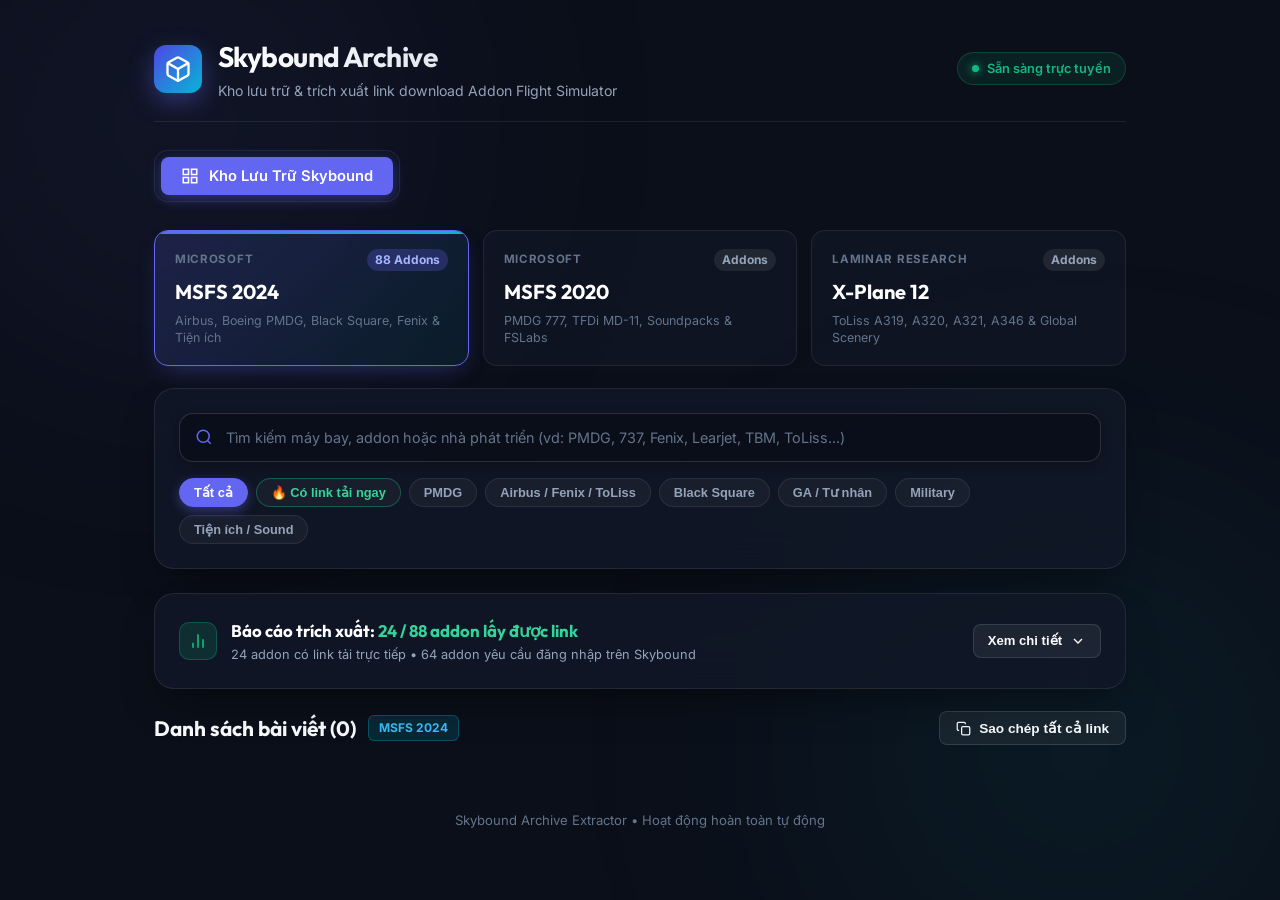
==== public/index.html @ 8a39c98c "Initial commit" ====
<!DOCTYPE html>
<html lang="vi">
<head>
  <meta charset="UTF-8">
  <meta name="viewport" content="width=device-width, initial-scale=1.0">
  <title>Skybound Archive - Kho Addon MSFS 2024, 2020 & X-Plane 12</title>
  <meta name="description" content="Khám phá và tải trực tiếp các addon MSFS 2024, MSFS 2020 và X-Plane 12 từ kho lưu trữ Skybound">
  <link rel="preconnect" href="https://fonts.googleapis.com">
  <link rel="preconnect" href="https://fonts.gstatic.com" crossorigin>
  <link href="https://fonts.googleapis.com/css2?family=Inter:wght@400;500;600;700&family=Outfit:wght@500;600;700;800&display=swap" rel="stylesheet">
  <link rel="stylesheet" href="style.css">
</head>
<body>
  <div class="glow-bg top-left"></div>
  <div class="glow-bg bottom-right"></div>

  <div class="app-container">
    <!-- Header -->
    <header class="app-header">
      <div class="logo-area">
        <div class="logo-icon">
          <svg width="28" height="28" viewBox="0 0 24 24" fill="none" stroke="currentColor" stroke-width="2" stroke-linecap="round" stroke-linejoin="round">
            <path d="M21 16V8a2 2 0 0 0-1-1.73l-7-4a2 2 0 0 0-2 0l-7 4A2 2 0 0 0 3 8v8a2 2 0 0 0 1 1.73l7 4a2 2 0 0 0 2 0l7-4A2 2 0 0 0 21 16z"></path>
            <polyline points="3.27 6.96 12 12.01 20.73 6.96"></polyline>
            <line x1="12" y1="22.08" x2="12" y2="12"></line>
          </svg>
        </div>
        <div>
          <h1 class="app-title">Skybound Archive</h1>
          <p class="app-subtitle">Kho lưu trữ & trích xuất link download Addon Flight Simulator</p>
        </div>
      </div>
      <div class="header-badges">
        <span class="status-pill"><span class="status-dot"></span> Sẵn sàng trực tuyến</span>
      </div>
    </header>

    <!-- Navigation Tabs -->
    <nav class="main-tabs">
      <button id="tabSkybound" class="main-tab-btn active" type="button">
        <svg width="18" height="18" viewBox="0 0 24 24" fill="none" stroke="currentColor" stroke-width="2"><rect x="3" y="3" width="7" height="7"></rect><rect x="14" y="3" width="7" height="7"></rect><rect x="14" y="14" width="7" height="7"></rect><rect x="3" y="14" width="7" height="7"></rect></svg>
        Kho Lưu Trữ Skybound
      </button>
      <button id="tabCustomExtract" class="main-tab-btn" type="button" style="display: none;">
        <svg width="18" height="18" viewBox="0 0 24 24" fill="none" stroke="currentColor" stroke-width="2"><path d="M10 13a5 5 0 0 0 7.54.54l3-3a5 5 0 0 0-7.07-7.07l-1.72 1.71"></path><path d="M14 11a5 5 0 0 0-7.54-.54l-3 3a5 5 0 0 0 7.07 7.07l1.71-1.71"></path></svg>
        Trích xuất link tuỳ ý
      </button>
    </nav>

    <!-- Main Content -->
    <main class="main-content">
      <!-- VIEW 1: SKYBOUND BROWSER -->
      <section id="skyboundView" class="view-section">
        <!-- Simulator Category Cards -->
        <div class="sim-selector-grid">
          <div class="sim-card active" data-sim="msfs-2024">
            <div class="sim-card-header">
              <span class="sim-tag">Microsoft</span>
              <span class="sim-count" id="countMsfs2024">88 Addons</span>
            </div>
            <h3 class="sim-name">MSFS 2024</h3>
            <p class="sim-desc">Airbus, Boeing PMDG, Black Square, Fenix & Tiện ích</p>
          </div>

          <div class="sim-card" data-sim="msfs-2020">
            <div class="sim-card-header">
              <span class="sim-tag">Microsoft</span>
              <span class="sim-count" id="countMsfs2020">Addons</span>
            </div>
            <h3 class="sim-name">MSFS 2020</h3>
            <p class="sim-desc">PMDG 777, TFDi MD-11, Soundpacks & FSLabs</p>
          </div>

          <div class="sim-card" data-sim="xplane-12">
            <div class="sim-card-header">
              <span class="sim-tag">Laminar Research</span>
              <span class="sim-count" id="countXplane12">Addons</span>
            </div>
            <h3 class="sim-name">X-Plane 12</h3>
            <p class="sim-desc">ToLiss A319, A320, A321, A346 & Global Scenery</p>
          </div>
        </div>

        <!-- Search & Filter Controls -->
        <div class="search-filter-card card">
          <div class="search-box-wrapper">
            <svg class="search-icon" width="18" height="18" viewBox="0 0 24 24" fill="none" stroke="currentColor" stroke-width="2">
              <circle cx="11" cy="11" r="8"></circle>
              <line x1="21" y1="21" x2="16.65" y2="16.65"></line>
            </svg>
            <input 
              type="text" 
              id="catalogSearchInput" 
              class="search-input-field" 
              placeholder="Tìm kiếm máy bay, addon hoặc nhà phát triển (vd: PMDG, 737, Fenix, Learjet, TBM, ToLiss...)" 
              spellcheck="false" 
              autocomplete="off"
            />
            <button id="btnClearSearch" class="btn-clear-search hidden" type="button" title="Xoá tìm kiếm">✕</button>
          </div>

          <div id="categoryFilterChips" class="filter-chips">
            <button class="chip active" data-cat="all">Tất cả</button>
            <button class="chip chip-highlight" data-cat="has_links">🔥 Có link tải ngay</button>
            <button class="chip" data-cat="PMDG">PMDG</button>
            <button class="chip" data-cat="Airbus">Airbus / Fenix / ToLiss</button>
            <button class="chip" data-cat="BlackSquare">Black Square</button>
            <button class="chip" data-cat="GA">GA / Tư nhân</button>
            <button class="chip" data-cat="Military">Military</button>
            <button class="chip" data-cat="Utility">Tiện ích / Sound</button>
          </div>
        </div>

        <!-- Extraction Status Report Banner -->
        <div class="report-banner card" id="reportBanner">
          <div class="report-summary" id="reportToggle">
            <div class="report-left">
              <div class="report-icon">
                <svg width="20" height="20" viewBox="0 0 24 24" fill="none" stroke="currentColor" stroke-width="2">
                  <line x1="18" y1="20" x2="18" y2="10"></line>
                  <line x1="12" y1="20" x2="12" y2="4"></line>
                  <line x1="6" y1="20" x2="6" y2="14"></line>
                </svg>
              </div>
              <div>
                <div class="report-headline">
                  Báo cáo trích xuất: <strong id="reportRatio" style="color: #34d399;">24 / 88 addon lấy được link</strong>
                </div>
                <div class="report-sub" id="reportSubtext">
                  24 addon có link tải trực tiếp • 64 addon yêu cầu đăng nhập trên Skybound
                </div>
              </div>
            </div>
            <button class="btn-report-toggle" type="button" id="btnToggleReport">
              <span id="reportToggleText">Xem chi tiết</span>
              <svg class="arrow-icon" id="reportArrow" width="16" height="16" viewBox="0 0 24 24" fill="none" stroke="currentColor" stroke-width="2">
                <polyline points="6 9 12 15 18 9"></polyline>
              </svg>
            </button>
          </div>

          <!-- Collapsible Detail Section -->
          <div class="report-details hidden" id="reportDetails">
            <div class="report-columns">
              <!-- Column 1: Got Links -->
              <div class="report-col col-success">
                <div class="col-header">
                  <span class="col-dot dot-green"></span>
                  <span class="col-title">Lấy được link tải (<span id="countSuccess">0</span>)</span>
                </div>
                <div class="report-items-scroll" id="listSuccess"></div>
              </div>

              <!-- Column 2: Locked / No links -->
              <div class="report-col col-locked">
                <div class="col-header">
                  <span class="col-dot dot-gray"></span>
                  <span class="col-title">Khóa đăng nhập Clerk (<span id="countLocked">0</span>)</span>
                </div>
                <div class="report-items-scroll" id="listLocked"></div>
              </div>
            </div>
          </div>
        </div>

        <!-- Addons Results Header -->
        <div class="results-header-bar">
          <div class="results-info">
            <h2 class="section-title">Danh sách bài viết (<span id="resultsCount">0</span>)</h2>
            <span class="active-sim-badge" id="activeSimLabel">MSFS 2024</span>
          </div>
          <div class="results-actions">
            <button id="btnCopyAllRaw" class="btn-secondary" type="button" title="Sao chép toàn bộ link đang hiển thị">
              <svg width="15" height="15" viewBox="0 0 24 24" fill="none" stroke="currentColor" stroke-width="2"><rect x="9" y="9" width="13" height="13" rx="2" ry="2"></rect><path d="M5 15H4a2 2 0 0 1-2-2V4a2 2 0 0 1 2-2h9a2 2 0 0 1 2 2v1"></path></svg>
              Sao chép tất cả link
            </button>
          </div>
        </div>

        <!-- Cards Grid -->
        <div id="cardsGrid" class="cards-grid">
          <!-- Dynamically populated -->
        </div>
      </section>

      <!-- VIEW 2: CUSTOM SINGLE EXTRACT -->
      <section id="customExtractView" class="view-section hidden">
        <div class="card input-card">
          <h3 style="font-family: 'Outfit', sans-serif; font-size: 1.15rem; margin-bottom: 8px;">Trích xuất link từ snapshot tuỳ ý</h3>
          <p style="font-size: 0.86rem; color: var(--text-muted); margin-bottom: 20px;">Dán bất kỳ liên kết snapshot nào của Skybound từ Wayback Machine để công cụ tự động bóc tách link download và mật khẩu.</p>
          
          <div class="input-wrapper">
            <input type="url" id="singleUrlInput" placeholder="Dán link archive.org (vd: https://web.archive.org/web/.../https://skybound.cx/...)" spellcheck="false" autocomplete="off" />
            <button id="btnExtractSingle" class="btn-primary" type="button">
              <span class="btn-text">Trích xuất ngay</span>
              <svg class="btn-icon" width="18" height="18" viewBox="0 0 24 24" fill="none" stroke="currentColor" stroke-width="2"><path d="M5 12h14M12 5l7 7-7 7"/></svg>
            </button>
          </div>

          <div class="presets-row">
            <span class="presets-label">Mẫu thử nhanh:</span>
            <button type="button" class="preset-pill" data-url="https://web.archive.org/web/20260719040927/https://skybound.cx/msfs-2024/flysimware-learjet-35a">
              ✈️ Learjet 35A (Modsfire)
            </button>
            <button type="button" class="preset-pill" data-url="https://web.archive.org/web/20260806012023mp_/https://skybound.cx/msfs-2024/fenix-a32x">
              ✈️ Fenix A32X (Pastebin)
            </button>
          </div>
        </div>
      </section>

      <!-- Loading Indicator -->
      <div id="loadingIndicator" class="loading-box hidden">
        <div class="spinner"></div>
        <p id="loadingText">Đang tải dữ liệu...</p>
      </div>
    </main>

    <!-- Footer -->
    <footer class="app-footer">
      <p>Skybound Archive Extractor • Hoạt động hoàn toàn tự động</p>
    </footer>
  </div>

  <!-- Toast Notification -->
  <div id="toast" class="toast hidden">
    <svg width="18" height="18" viewBox="0 0 24 24" fill="none" stroke="currentColor" stroke-width="2"><path d="M22 11.08V12a10 10 0 1 1-5.93-9.14"></path><polyline points="22 4 12 14.01 9 11.01"></polyline></svg>
    <span id="toastMsg">Đã sao chép vào clipboard!</span>
  </div>

  <script src="app.js"></script>
</body>
</html>
---- public/style.css ----
:root {
  --bg-dark: #0b0f19;
  --bg-card: rgba(18, 24, 40, 0.75);
  --bg-card-hover: rgba(24, 32, 54, 0.85);
  --border-color: rgba(255, 255, 255, 0.08);
  --border-accent: rgba(99, 102, 241, 0.35);

  --primary: #6366f1;
  --primary-hover: #4f46e5;
  --primary-glow: rgba(99, 102, 241, 0.4);
  --cyan: #06b6d4;
  --cyan-glow: rgba(6, 182, 212, 0.35);
  --emerald: #10b981;
  --emerald-glow: rgba(16, 185, 129, 0.3);

  --text-main: #f8fafc;
  --text-muted: #94a3b8;
  --text-sub: #64748b;

  --radius-sm: 8px;
  --radius-md: 14px;
  --radius-lg: 20px;

  --transition: all 0.22s cubic-bezier(0.16, 1, 0.3, 1);
}

* {
  box-sizing: border-box;
  margin: 0;
  padding: 0;
}

body {
  font-family: 'Inter', sans-serif;
  background-color: var(--bg-dark);
  color: var(--text-main);
  min-height: 100vh;
  position: relative;
  overflow-x: hidden;
  line-height: 1.5;
}

/* Background Ambient Glows */
.glow-bg {
  position: fixed;
  border-radius: 50%;
  filter: blur(140px);
  pointer-events: none;
  z-index: 0;
  opacity: 0.5;
}

.glow-bg.top-left {
  top: -150px;
  left: -100px;
  width: 550px;
  height: 550px;
  background: radial-gradient(circle, var(--primary-glow) 0%, transparent 70%);
}

.glow-bg.bottom-right {
  bottom: -150px;
  right: -100px;
  width: 600px;
  height: 600px;
  background: radial-gradient(circle, var(--cyan-glow) 0%, transparent 70%);
}

/* Container */
.app-container {
  position: relative;
  z-index: 1;
  max-width: 1020px;
  margin: 0 auto;
  padding: 36px 24px 60px;
  display: flex;
  flex-direction: column;
  gap: 28px;
}

/* Header */
.app-header {
  display: flex;
  justify-content: space-between;
  align-items: center;
  padding-bottom: 20px;
  border-bottom: 1px solid var(--border-color);
}

.logo-area {
  display: flex;
  align-items: center;
  gap: 16px;
}

.logo-icon {
  width: 48px;
  height: 48px;
  border-radius: 12px;
  background: linear-gradient(135deg, #4f46e5 0%, #06b6d4 100%);
  display: flex;
  align-items: center;
  justify-content: center;
  color: #fff;
  box-shadow: 0 8px 24px var(--primary-glow);
}

.app-title {
  font-family: 'Outfit', sans-serif;
  font-size: 1.75rem;
  font-weight: 700;
  letter-spacing: -0.02em;
  background: linear-gradient(90deg, #ffffff 0%, #cbd5e1 100%);
  -webkit-background-clip: text;
  -webkit-text-fill-color: transparent;
}

.app-subtitle {
  font-size: 0.88rem;
  color: var(--text-muted);
  margin-top: 2px;
}

.status-pill {
  display: inline-flex;
  align-items: center;
  gap: 8px;
  font-size: 0.8rem;
  font-weight: 600;
  color: var(--emerald);
  background: rgba(16, 185, 129, 0.1);
  border: 1px solid rgba(16, 185, 129, 0.25);
  padding: 6px 14px;
  border-radius: 20px;
}

.status-dot {
  width: 7px;
  height: 7px;
  background-color: var(--emerald);
  border-radius: 50%;
  box-shadow: 0 0 8px var(--emerald);
  animation: pulse 2s infinite;
}

@keyframes pulse {
  0%, 100% { opacity: 1; transform: scale(1); }
  50% { opacity: 0.4; transform: scale(0.85); }
}

/* Main Navigation Tabs */
.main-tabs {
  display: flex;
  gap: 12px;
  background: rgba(15, 23, 42, 0.6);
  border: 1px solid var(--border-color);
  padding: 6px;
  border-radius: var(--radius-md);
  width: fit-content;
}

.main-tab-btn {
  display: inline-flex;
  align-items: center;
  gap: 10px;
  background: transparent;
  border: none;
  color: var(--text-muted);
  font-family: inherit;
  font-size: 0.92rem;
  font-weight: 600;
  padding: 10px 20px;
  border-radius: var(--radius-sm);
  cursor: pointer;
  transition: var(--transition);
}

.main-tab-btn:hover {
  color: #fff;
  background: rgba(255, 255, 255, 0.05);
}

.main-tab-btn.active {
  background: var(--primary);
  color: #fff;
  box-shadow: 0 4px 14px var(--primary-glow);
}

/* Simulator Selector Cards */
.sim-selector-grid {
  display: grid;
  grid-template-columns: repeat(3, 1fr);
  gap: 14px;
  margin-bottom: 22px;
}

.sim-card {
  background: rgba(18, 24, 40, 0.6);
  border: 1px solid var(--border-color);
  border-radius: var(--radius-md);
  padding: 18px 20px;
  cursor: pointer;
  display: flex;
  flex-direction: column;
  gap: 6px;
  transition: var(--transition);
  position: relative;
  overflow: hidden;
}

.sim-card::before {
  content: '';
  position: absolute;
  top: 0;
  left: 0;
  right: 0;
  height: 3px;
  background: transparent;
  transition: var(--transition);
}

.sim-card:hover {
  background: rgba(24, 32, 54, 0.85);
  border-color: rgba(99, 102, 241, 0.35);
  transform: translateY(-2px);
}

.sim-card.active {
  background: linear-gradient(135deg, rgba(99, 102, 241, 0.18) 0%, rgba(6, 182, 212, 0.08) 100%);
  border-color: var(--primary);
  box-shadow: 0 10px 25px -10px var(--primary-glow);
}

.sim-card.active::before {
  background: linear-gradient(90deg, var(--primary) 0%, var(--cyan) 100%);
}

.sim-card-header {
  display: flex;
  justify-content: space-between;
  align-items: center;
}

.sim-tag {
  font-size: 0.72rem;
  font-weight: 700;
  text-transform: uppercase;
  letter-spacing: 0.06em;
  color: var(--text-sub);
}

.sim-count {
  font-size: 0.75rem;
  font-weight: 700;
  padding: 2px 8px;
  border-radius: 12px;
  background: rgba(255, 255, 255, 0.08);
  color: var(--text-muted);
}

.sim-card.active .sim-count {
  background: rgba(99, 102, 241, 0.25);
  color: #a5b4fc;
}

.sim-name {
  font-family: 'Outfit', sans-serif;
  font-size: 1.25rem;
  font-weight: 700;
  color: #fff;
}

.sim-desc {
  font-size: 0.78rem;
  color: var(--text-sub);
  line-height: 1.35;
}

/* Search and Filter Card */
.search-filter-card {
  margin-bottom: 24px;
  display: flex;
  flex-direction: column;
  gap: 16px;
  border: 1px solid var(--border-accent);
}

.search-box-wrapper {
  position: relative;
  width: 100%;
  display: flex;
  align-items: center;
}

.search-icon {
  position: absolute;
  left: 16px;
  color: var(--primary);
  pointer-events: none;
}

.search-input-field {
  width: 100%;
  background: rgba(11, 15, 25, 0.85) !important;
  border: 1px solid rgba(255, 255, 255, 0.14) !important;
  border-radius: var(--radius-md) !important;
  padding: 14px 44px 14px 46px !important;
  font-family: inherit !important;
  font-size: 0.95rem !important;
  color: #ffffff !important;
  outline: none !important;
  box-shadow: 0 4px 12px rgba(0, 0, 0, 0.25) !important;
  transition: var(--transition) !important;
}

.search-input-field:focus {
  border-color: var(--primary) !important;
  box-shadow: 0 0 0 3px var(--primary-glow), 0 8px 20px rgba(0, 0, 0, 0.35) !important;
}

.search-input-field::placeholder {
  color: #64748b;
  font-size: 0.9rem;
}

.btn-clear-search {
  position: absolute;
  right: 14px;
  background: rgba(255, 255, 255, 0.1);
  border: none;
  color: var(--text-muted);
  width: 24px;
  height: 24px;
  border-radius: 50%;
  cursor: pointer;
  display: flex;
  align-items: center;
  justify-content: center;
  font-size: 0.75rem;
  transition: var(--transition);
}

.btn-clear-search:hover {
  background: rgba(255, 255, 255, 0.2);
  color: #fff;
}

/* Filter Chips */
.filter-chips {
  display: flex;
  flex-wrap: wrap;
  gap: 8px;
}

.chip {
  background: rgba(255, 255, 255, 0.04);
  border: 1px solid rgba(255, 255, 255, 0.08);
  color: var(--text-muted);
  font-size: 0.8rem;
  font-weight: 600;
  padding: 6px 14px;
  border-radius: 20px;
  cursor: pointer;
  transition: var(--transition);
}

.chip:hover {
  background: rgba(255, 255, 255, 0.09);
  color: #fff;
  border-color: rgba(255, 255, 255, 0.2);
}

.chip.active {
  background: var(--primary);
  color: #fff;
  border-color: var(--primary);
  box-shadow: 0 4px 12px var(--primary-glow);
}

.chip.chip-highlight {
  border-color: rgba(16, 185, 129, 0.4);
  color: #34d399;
}

.chip.chip-highlight.active {
  background: var(--emerald);
  border-color: var(--emerald);
  color: #fff;
  box-shadow: 0 4px 12px var(--emerald-glow);
}

/* Extraction Status Report Banner */
.report-banner {
  margin-bottom: 22px;
  background: linear-gradient(135deg, rgba(16, 185, 129, 0.08) 0%, rgba(18, 24, 40, 0.75) 100%);
  border: 1px solid rgba(16, 185, 129, 0.25);
  padding: 16px 20px;
}

.report-summary {
  display: flex;
  justify-content: space-between;
  align-items: center;
  cursor: pointer;
}

.report-left {
  display: flex;
  align-items: center;
  gap: 14px;
}

.report-icon {
  width: 38px;
  height: 38px;
  border-radius: 10px;
  background: rgba(16, 185, 129, 0.15);
  border: 1px solid rgba(16, 185, 129, 0.3);
  display: flex;
  align-items: center;
  justify-content: center;
  color: var(--emerald);
  flex-shrink: 0;
}

.report-headline {
  font-family: 'Outfit', sans-serif;
  font-size: 1.05rem;
  font-weight: 700;
  color: #fff;
}

.report-sub {
  font-size: 0.8rem;
  color: var(--text-muted);
  margin-top: 2px;
}

.btn-report-toggle {
  display: inline-flex;
  align-items: center;
  gap: 8px;
  background: rgba(255, 255, 255, 0.06);
  border: 1px solid rgba(255, 255, 255, 0.12);
  color: var(--text-main);
  padding: 8px 14px;
  border-radius: var(--radius-sm);
  font-size: 0.82rem;
  font-weight: 600;
  cursor: pointer;
  transition: var(--transition);
  flex-shrink: 0;
}

.btn-report-toggle:hover {
  background: rgba(255, 255, 255, 0.12);
  border-color: rgba(255, 255, 255, 0.25);
}

.arrow-icon {
  transition: transform 0.25s ease;
}

.arrow-icon.rotated {
  transform: rotate(180deg);
}

/* Collapsible Detail Section */
.report-details {
  margin-top: 16px;
  padding-top: 16px;
  border-top: 1px solid rgba(255, 255, 255, 0.08);
  animation: fadeIn 0.25s ease;
}

@keyframes fadeIn {
  from { opacity: 0; transform: translateY(-6px); }
  to { opacity: 1; transform: translateY(0); }
}

.report-columns {
  display: grid;
  grid-template-columns: minmax(0, 1fr) minmax(0, 1fr);
  gap: 16px;
  width: 100%;
  box-sizing: border-box;
}

.report-col {
  background: rgba(11, 15, 25, 0.6);
  border: 1px solid rgba(255, 255, 255, 0.06);
  border-radius: var(--radius-md);
  padding: 14px;
  min-width: 0;
  overflow: hidden;
  box-sizing: border-box;
}

.col-header {
  display: flex;
  align-items: center;
  gap: 8px;
  margin-bottom: 12px;
  padding-bottom: 8px;
  border-bottom: 1px solid rgba(255, 255, 255, 0.06);
  min-width: 0;
}

.col-dot {
  width: 8px;
  height: 8px;
  border-radius: 50%;
  flex-shrink: 0;
}

.col-dot.dot-green {
  background: var(--emerald);
  box-shadow: 0 0 8px var(--emerald);
}

.col-dot.dot-gray {
  background: #64748b;
}

.col-title {
  font-family: 'Outfit', sans-serif;
  font-size: 0.9rem;
  font-weight: 700;
  color: #fff;
  white-space: nowrap;
  overflow: hidden;
  text-overflow: ellipsis;
  min-width: 0;
}

.report-items-scroll {
  max-height: 280px;
  overflow-y: auto;
  overflow-x: hidden;
  display: flex;
  flex-direction: column;
  gap: 6px;
  padding-right: 4px;
  min-width: 0;
}

.report-items-scroll::-webkit-scrollbar {
  width: 5px;
}

.report-items-scroll::-webkit-scrollbar-thumb {
  background: rgba(255, 255, 255, 0.15);
  border-radius: 4px;
}

.report-item-row {
  display: flex;
  justify-content: space-between;
  align-items: center;
  padding: 8px 10px;
  border-radius: 6px;
  background: rgba(255, 255, 255, 0.02);
  border: 1px solid rgba(255, 255, 255, 0.03);
  font-size: 0.82rem;
  transition: var(--transition);
  cursor: pointer;
  min-width: 0;
  width: 100%;
  box-sizing: border-box;
  gap: 8px;
}

.report-item-row:hover {
  background: rgba(255, 255, 255, 0.06);
  border-color: rgba(99, 102, 241, 0.3);
}

.report-item-name {
  color: var(--text-main);
  font-weight: 500;
  white-space: nowrap;
  overflow: hidden;
  text-overflow: ellipsis;
  flex: 1 1 0%;
  min-width: 0;
}

.report-item-badge {
  font-size: 0.72rem;
  font-weight: 600;
  padding: 2px 7px;
  border-radius: 4px;
  white-space: nowrap;
  flex-shrink: 0;
}

.badge-success {
  background: rgba(16, 185, 129, 0.15);
  color: #34d399;
}

.badge-locked {
  background: rgba(239, 68, 68, 0.1);
  color: #f87171;
}

@media (max-width: 860px) {
  .report-columns {
    grid-template-columns: 1fr;
  }
}

@media (max-width: 640px) {
  .report-columns {
    grid-template-columns: 1fr;
  }
  .report-summary {
    flex-direction: column;
    align-items: flex-start;
    gap: 12px;
  }
  .btn-report-toggle {
    width: 100%;
    justify-content: center;
  }
}

/* Results Header Bar */
.results-header-bar {
  display: flex;
  justify-content: space-between;
  align-items: center;
  margin-bottom: 18px;
}

.results-info {
  display: flex;
  align-items: center;
  gap: 12px;
}

.section-title {
  font-family: 'Outfit', sans-serif;
  font-size: 1.3rem;
  font-weight: 700;
}

.active-sim-badge {
  font-size: 0.75rem;
  font-weight: 700;
  padding: 3px 10px;
  border-radius: 6px;
  background: rgba(6, 182, 212, 0.15);
  color: #38bdf8;
  border: 1px solid rgba(6, 182, 212, 0.3);
}

.btn-secondary {
  display: inline-flex;
  align-items: center;
  gap: 8px;
  background: rgba(255, 255, 255, 0.06);
  border: 1px solid rgba(255, 255, 255, 0.12);
  color: var(--text-main);
  padding: 8px 16px;
  border-radius: var(--radius-sm);
  font-size: 0.85rem;
  font-weight: 600;
  cursor: pointer;
  transition: var(--transition);
}

.btn-secondary:hover {
  background: rgba(255, 255, 255, 0.14);
  border-color: rgba(255, 255, 255, 0.25);
}

/* Cards Grid */
.cards-grid {
  display: flex;
  flex-direction: column;
  gap: 16px;
}

.addon-card {
  background: var(--bg-card);
  border: 1px solid var(--border-color);
  border-radius: var(--radius-lg);
  overflow: hidden;
  box-shadow: 0 16px 36px -12px rgba(0, 0, 0, 0.6);
  transition: var(--transition);
}

.addon-card:hover {
  border-color: var(--border-accent);
}

/* Cover Image Banner */
.addon-cover-wrapper {
  position: relative;
  width: 100%;
  height: 230px;
  background: rgba(0, 0, 0, 0.4);
  overflow: hidden;
  border-bottom: 1px solid var(--border-color);
}

.addon-cover-img {
  width: 100%;
  height: 100%;
  object-fit: cover;
  object-position: center;
  display: block;
  transition: transform 0.4s cubic-bezier(0.16, 1, 0.3, 1);
}

.addon-card:hover .addon-cover-img {
  transform: scale(1.03);
}

.addon-cover-overlay {
  position: absolute;
  inset: 0;
  background: linear-gradient(to bottom, rgba(15, 23, 42, 0.1) 0%, rgba(15, 23, 42, 0.75) 100%);
  pointer-events: none;
}

/* Article Section inside Card */
.addon-article-box {
  background: rgba(255, 255, 255, 0.02);
  border: 1px solid rgba(255, 255, 255, 0.05);
  border-radius: var(--radius-md);
  padding: 14px 18px;
  margin-bottom: 4px;
}

.addon-excerpt {
  font-size: 0.88rem;
  line-height: 1.55;
  color: #cbd5e1;
  margin-bottom: 10px;
}

.btn-toggle-article {
  display: inline-flex;
  align-items: center;
  gap: 8px;
  background: rgba(99, 102, 241, 0.12);
  border: 1px solid rgba(99, 102, 241, 0.28);
  color: #a5b4fc;
  padding: 7px 14px;
  border-radius: var(--radius-sm);
  font-size: 0.82rem;
  font-weight: 600;
  cursor: pointer;
  transition: var(--transition);
}

.btn-toggle-article:hover {
  background: rgba(99, 102, 241, 0.22);
  border-color: rgba(99, 102, 241, 0.5);
  color: #fff;
  transform: translateY(-1px);
}

.article-arrow {
  transition: transform 0.25s ease;
}

.article-arrow.rotated {
  transform: rotate(180deg);
}

.article-full-content {
  display: none;
  flex-direction: column;
  gap: 14px;
  margin-top: 14px;
  padding-top: 14px;
  border-top: 1px solid rgba(255, 255, 255, 0.08);
  animation: fadeIn 0.25s ease;
}

.article-full-content.open {
  display: flex;
}

.addon-paragraph {
  font-size: 0.86rem;
  color: #94a3b8;
  line-height: 1.6;
}

.addon-features-box {
  background: rgba(0, 0, 0, 0.3);
  border: 1px solid rgba(255, 255, 255, 0.07);
  border-radius: var(--radius-sm);
  padding: 14px 16px;
}

.features-title {
  font-family: 'Outfit', sans-serif;
  font-size: 0.85rem;
  font-weight: 700;
  color: #38bdf8;
  text-transform: uppercase;
  letter-spacing: 0.05em;
  margin-bottom: 10px;
  display: flex;
  align-items: center;
  gap: 6px;
}

.features-grid {
  display: grid;
  grid-template-columns: repeat(auto-fit, minmax(280px, 1fr));
  gap: 8px 16px;
}

.feature-item {
  display: flex;
  align-items: flex-start;
  gap: 8px;
  font-size: 0.82rem;
  color: #e2e8f0;
  line-height: 1.45;
}

.feature-check {
  color: #34d399;
  font-weight: bold;
  font-size: 0.85rem;
  flex-shrink: 0;
  margin-top: 1px;
}

.addon-changelog-box {
  background: rgba(245, 158, 11, 0.08);
  border: 1px solid rgba(245, 158, 11, 0.2);
  border-radius: var(--radius-sm);
  padding: 10px 14px;
  font-size: 0.82rem;
  color: #fde68a;
  line-height: 1.5;
}

.changelog-title {
  font-weight: 700;
  margin-bottom: 4px;
  display: flex;
  align-items: center;
  gap: 6px;
}

.addon-card-header {
  padding: 18px 24px;
  background: linear-gradient(90deg, rgba(99, 102, 241, 0.12) 0%, transparent 100%);
  border-bottom: 1px solid var(--border-color);
  display: flex;
  justify-content: space-between;
  align-items: flex-start;
  gap: 16px;
}

.addon-title {
  font-family: 'Outfit', sans-serif;
  font-size: 1.18rem;
  font-weight: 700;
  color: #fff;
  line-height: 1.3;
}

.addon-meta {
  display: flex;
  gap: 8px;
  margin-top: 6px;
  align-items: center;
  flex-wrap: wrap;
}

.badge {
  font-size: 0.75rem;
  font-weight: 700;
  text-transform: uppercase;
  letter-spacing: 0.05em;
  padding: 3px 8px;
  border-radius: 6px;
  background: rgba(255, 255, 255, 0.08);
  color: var(--text-muted);
}

.badge.badge-sim {
  background: rgba(6, 182, 212, 0.15);
  color: #38bdf8;
  border: 1px solid rgba(6, 182, 212, 0.3);
}

/* Password Box */
.password-box {
  display: flex;
  align-items: center;
  gap: 8px;
  background: rgba(0, 0, 0, 0.4);
  border: 1px solid rgba(255, 255, 255, 0.1);
  padding: 6px 12px;
  border-radius: var(--radius-sm);
  font-size: 0.82rem;
  flex-shrink: 0;
}

.password-label {
  color: var(--text-sub);
  font-size: 0.75rem;
  text-transform: uppercase;
  font-weight: 600;
}

.password-value {
  font-family: monospace;
  color: #f59e0b;
  font-weight: 600;
}

.btn-icon-copy {
  background: transparent;
  border: none;
  color: var(--text-muted);
  cursor: pointer;
  display: flex;
  align-items: center;
  padding: 2px;
  border-radius: 4px;
  transition: var(--transition);
}

.btn-icon-copy:hover {
  color: #fff;
  background: rgba(255, 255, 255, 0.1);
}

/* Card Body */
.addon-card-body {
  padding: 20px 24px;
  display: flex;
  flex-direction: column;
  gap: 16px;
}

.versions-title {
  font-size: 0.82rem;
  text-transform: uppercase;
  letter-spacing: 0.06em;
  font-weight: 700;
  color: var(--text-sub);
}

.versions-list {
  display: flex;
  flex-direction: column;
  gap: 10px;
}

.version-item {
  display: flex;
  justify-content: space-between;
  align-items: center;
  padding: 12px 16px;
  background: rgba(255, 255, 255, 0.03);
  border: 1px solid rgba(255, 255, 255, 0.06);
  border-radius: var(--radius-md);
  transition: var(--transition);
}

.version-item:hover {
  background: rgba(255, 255, 255, 0.05);
  border-color: rgba(255, 255, 255, 0.12);
}

.version-info {
  display: flex;
  align-items: center;
  gap: 12px;
  min-width: 0;
}

.version-badge {
  font-family: 'Outfit', sans-serif;
  font-weight: 700;
  font-size: 0.88rem;
  color: #fff;
  background: rgba(99, 102, 241, 0.2);
  border: 1px solid rgba(99, 102, 241, 0.4);
  padding: 4px 10px;
  border-radius: 6px;
  white-space: nowrap;
}

.version-host {
  font-size: 0.82rem;
  color: var(--text-muted);
  white-space: nowrap;
  overflow: hidden;
  text-overflow: ellipsis;
}

.version-buttons {
  display: flex;
  align-items: center;
  gap: 8px;
  flex-shrink: 0;
}

.btn-action {
  display: inline-flex;
  align-items: center;
  gap: 6px;
  padding: 7px 14px;
  border-radius: var(--radius-sm);
  font-size: 0.82rem;
  font-weight: 600;
  cursor: pointer;
  text-decoration: none;
  transition: var(--transition);
}

.btn-copy {
  background: rgba(255, 255, 255, 0.06);
  border: 1px solid rgba(255, 255, 255, 0.1);
  color: var(--text-main);
}

.btn-copy:hover {
  background: rgba(255, 255, 255, 0.14);
  border-color: rgba(255, 255, 255, 0.25);
}

.btn-open {
  background: var(--primary);
  color: #fff;
  border: none;
}

.btn-open:hover {
  background: var(--primary-hover);
  box-shadow: 0 4px 12px var(--primary-glow);
}

/* Extra Links */
.extra-section {
  padding-top: 12px;
  border-top: 1px solid var(--border-color);
}

.extra-title {
  font-size: 0.78rem;
  text-transform: uppercase;
  letter-spacing: 0.06em;
  font-weight: 700;
  color: var(--text-sub);
  margin-bottom: 8px;
}

.extra-links-list {
  display: flex;
  flex-wrap: wrap;
  gap: 8px;
}

.extra-link-pill {
  display: inline-flex;
  align-items: center;
  gap: 6px;
  background: rgba(6, 182, 212, 0.08);
  border: 1px solid rgba(6, 182, 212, 0.2);
  color: #38bdf8;
  padding: 6px 12px;
  border-radius: 8px;
  font-size: 0.8rem;
  font-weight: 500;
  text-decoration: none;
  transition: var(--transition);
}

.extra-link-pill:hover {
  background: rgba(6, 182, 212, 0.18);
  border-color: #38bdf8;
  transform: translateY(-1px);
}

/* Card General */
.card {
  background: var(--bg-card);
  border: 1px solid var(--border-color);
  backdrop-filter: blur(20px);
  -webkit-backdrop-filter: blur(20px);
  border-radius: var(--radius-lg);
  padding: 24px;
  box-shadow: 0 20px 40px -15px rgba(0, 0, 0, 0.5);
  transition: var(--transition);
}

.input-card {
  border: 1px solid var(--border-accent);
}

.input-wrapper {
  display: flex;
  gap: 12px;
  margin-bottom: 16px;
}

input[type="url"] {
  width: 100%;
  background: rgba(11, 15, 25, 0.8);
  border: 1px solid rgba(255, 255, 255, 0.12);
  border-radius: var(--radius-md);
  padding: 14px 18px;
  font-family: inherit;
  font-size: 0.95rem;
  color: #fff;
  outline: none;
  transition: var(--transition);
}

input[type="url"]:focus {
  border-color: var(--primary);
  box-shadow: 0 0 0 3px var(--primary-glow);
}

.btn-primary {
  display: inline-flex;
  align-items: center;
  justify-content: center;
  gap: 10px;
  background: linear-gradient(135deg, var(--primary) 0%, #4338ca 100%);
  color: #fff;
  font-family: inherit;
  font-weight: 600;
  font-size: 0.92rem;
  padding: 14px 24px;
  border-radius: var(--radius-md);
  border: none;
  cursor: pointer;
  white-space: nowrap;
  box-shadow: 0 8px 20px var(--primary-glow);
  transition: var(--transition);
}

.btn-primary:hover {
  background: linear-gradient(135deg, #7073f8 0%, #4f46e5 100%);
  transform: translateY(-2px);
  box-shadow: 0 12px 26px var(--primary-glow);
}

/* Presets */
.presets-row {
  display: flex;
  align-items: center;
  gap: 10px;
  flex-wrap: wrap;
}

.presets-label {
  font-size: 0.82rem;
  color: var(--text-sub);
}

.preset-pill {
  background: rgba(255, 255, 255, 0.05);
  border: 1px solid rgba(255, 255, 255, 0.08);
  color: var(--text-muted);
  font-size: 0.82rem;
  padding: 6px 12px;
  border-radius: 20px;
  cursor: pointer;
  transition: var(--transition);
}

.preset-pill:hover {
  background: rgba(99, 102, 241, 0.15);
  border-color: var(--primary);
  color: #fff;
  transform: translateY(-1px);
}

/* Loading Box */
.loading-box {
  display: flex;
  flex-direction: column;
  align-items: center;
  justify-content: center;
  gap: 16px;
  padding: 36px;
  background: rgba(18, 24, 40, 0.5);
  border-radius: var(--radius-lg);
  border: 1px dashed var(--border-accent);
}

.spinner {
  width: 42px;
  height: 42px;
  border: 4px solid rgba(99, 102, 241, 0.2);
  border-top-color: var(--primary);
  border-radius: 50%;
  animation: spin 0.9s linear infinite;
}

@keyframes spin {
  to { transform: rotate(360deg); }
}

#loadingText {
  font-size: 0.92rem;
  color: var(--text-muted);
}

/* Footer */
.app-footer {
  text-align: center;
  font-size: 0.82rem;
  color: var(--text-sub);
  padding-top: 20px;
}

/* Toast */
.toast {
  position: fixed;
  bottom: 28px;
  left: 50%;
  transform: translateX(-50%) translateY(0);
  background: #1e293b;
  border: 1px solid var(--emerald);
  color: #fff;
  padding: 12px 22px;
  border-radius: 30px;
  font-size: 0.88rem;
  font-weight: 600;
  display: flex;
  align-items: center;
  gap: 10px;
  box-shadow: 0 12px 28px rgba(0, 0, 0, 0.5), 0 0 16px var(--emerald-glow);
  z-index: 1000;
  animation: slideUp 0.3s cubic-bezier(0.16, 1, 0.3, 1);
}

.toast svg {
  color: var(--emerald);
}

@keyframes slideUp {
  from {
    opacity: 0;
    transform: translateX(-50%) translateY(20px);
  }
  to {
    opacity: 1;
    transform: translateX(-50%) translateY(0);
  }
}

.hidden {
  display: none !important;
}

/* Responsive */
@media (max-width: 768px) {
  .sim-selector-grid {
    grid-template-columns: 1fr;
  }
  .app-container {
    padding: 20px 16px;
  }
  .input-wrapper {
    flex-direction: column;
  }
  .addon-card-header {
    flex-direction: column;
  }
  .version-item {
    flex-direction: column;
    align-items: flex-start;
    gap: 10px;
  }
  .version-buttons {
    width: 100%;
    justify-content: flex-end;
  }
}
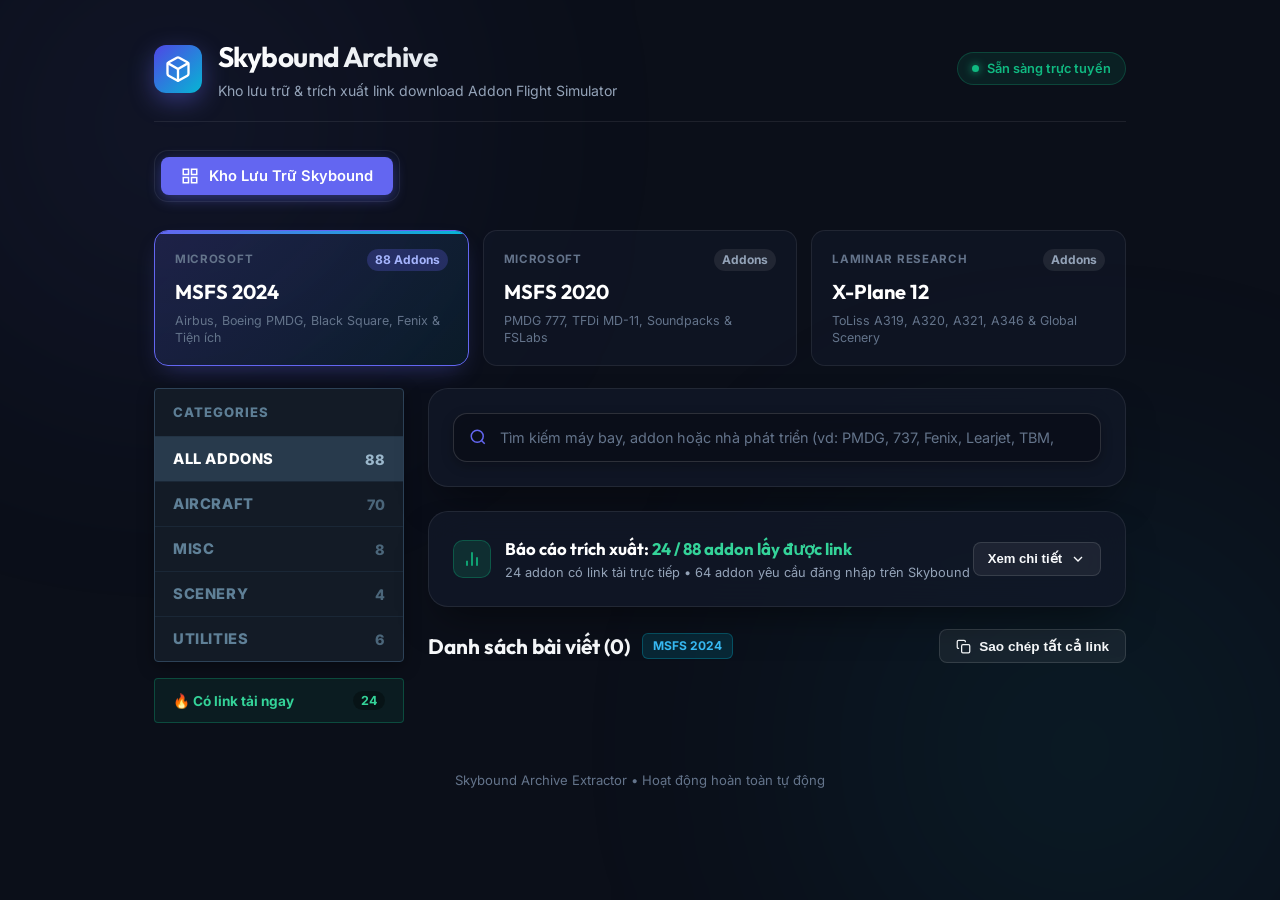
==== commit ef8b322b: "feat: organize addons into Categories sidebar matching Skybound specification (ALL ADDONS, AIRCRAFT," ====
--- a/public/index.html
+++ b/public/index.html
@@ -81,105 +81,144 @@
           </div>
         </div>
 
-        <!-- Search & Filter Controls -->
-        <div class="search-filter-card card">
-          <div class="search-box-wrapper">
-            <svg class="search-icon" width="18" height="18" viewBox="0 0 24 24" fill="none" stroke="currentColor" stroke-width="2">
-              <circle cx="11" cy="11" r="8"></circle>
-              <line x1="21" y1="21" x2="16.65" y2="16.65"></line>
-            </svg>
-            <input 
-              type="text" 
-              id="catalogSearchInput" 
-              class="search-input-field" 
-              placeholder="Tìm kiếm máy bay, addon hoặc nhà phát triển (vd: PMDG, 737, Fenix, Learjet, TBM, ToLiss...)" 
-              spellcheck="false" 
-              autocomplete="off"
-            />
-            <button id="btnClearSearch" class="btn-clear-search hidden" type="button" title="Xoá tìm kiếm">✕</button>
-          </div>
-
-          <div id="categoryFilterChips" class="filter-chips">
-            <button class="chip active" data-cat="all">Tất cả</button>
-            <button class="chip chip-highlight" data-cat="has_links">🔥 Có link tải ngay</button>
-            <button class="chip" data-cat="PMDG">PMDG</button>
-            <button class="chip" data-cat="Airbus">Airbus / Fenix / ToLiss</button>
-            <button class="chip" data-cat="BlackSquare">Black Square</button>
-            <button class="chip" data-cat="GA">GA / Tư nhân</button>
-            <button class="chip" data-cat="Military">Military</button>
-            <button class="chip" data-cat="Utility">Tiện ích / Sound</button>
-          </div>
-        </div>
-
-        <!-- Extraction Status Report Banner -->
-        <div class="report-banner card" id="reportBanner">
-          <div class="report-summary" id="reportToggle">
-            <div class="report-left">
-              <div class="report-icon">
-                <svg width="20" height="20" viewBox="0 0 24 24" fill="none" stroke="currentColor" stroke-width="2">
-                  <line x1="18" y1="20" x2="18" y2="10"></line>
-                  <line x1="12" y1="20" x2="12" y2="4"></line>
-                  <line x1="6" y1="20" x2="6" y2="14"></line>
+        <!-- Content Layout: Sidebar + Main Grid -->
+        <div class="skybound-content-layout">
+          <!-- Sidebar: CATEGORIES Panel -->
+          <aside class="skybound-sidebar">
+            <div class="categories-panel" id="categoriesPanel">
+              <div class="categories-panel-header">
+                CATEGORIES
+              </div>
+              <div class="categories-panel-list" id="categoryFilterChips">
+                <button class="category-panel-btn active" data-cat="all" type="button">
+                  <span class="cat-label">ALL ADDONS</span>
+                  <span class="cat-badge" id="countCatAll">88</span>
+                </button>
+                <button class="category-panel-btn" data-cat="aircraft" type="button">
+                  <span class="cat-label">AIRCRAFT</span>
+                  <span class="cat-badge" id="countCatAircraft">70</span>
+                </button>
+                <button class="category-panel-btn" data-cat="misc" type="button">
+                  <span class="cat-label">MISC</span>
+                  <span class="cat-badge" id="countCatMisc">8</span>
+                </button>
+                <button class="category-panel-btn" data-cat="scenery" type="button">
+                  <span class="cat-label">SCENERY</span>
+                  <span class="cat-badge" id="countCatScenery">4</span>
+                </button>
+                <button class="category-panel-btn" data-cat="utilities" type="button">
+                  <span class="cat-label">UTILITIES</span>
+                  <span class="cat-badge" id="countCatUtilities">6</span>
+                </button>
+              </div>
+            </div>
+
+            <!-- Quick Filter: Có link tải ngay -->
+            <button class="btn-filter-direct" id="btnFilterDirect" type="button" title="Chỉ lọc các addon có link tải trực tiếp">
+              <span>🔥 Có link tải ngay</span>
+              <span class="direct-count" id="countDirectLinks">24</span>
+            </button>
+          </aside>
+
+          <!-- Main Content Area -->
+          <div class="skybound-main-area">
+            <!-- Search Control -->
+            <div class="search-filter-card card">
+              <div class="search-box-wrapper">
+                <svg class="search-icon" width="18" height="18" viewBox="0 0 24 24" fill="none" stroke="currentColor" stroke-width="2">
+                  <circle cx="11" cy="11" r="8"></circle>
+                  <line x1="21" y1="21" x2="16.65" y2="16.65"></line>
                 </svg>
-              </div>
-              <div>
-                <div class="report-headline">
-                  Báo cáo trích xuất: <strong id="reportRatio" style="color: #34d399;">24 / 88 addon lấy được link</strong>
+                <input 
+                  type="text" 
+                  id="catalogSearchInput" 
+                  class="search-input-field" 
+                  placeholder="Tìm kiếm máy bay, addon hoặc nhà phát triển (vd: PMDG, 737, Fenix, Learjet, TBM, ToLiss...)" 
+                  spellcheck="false" 
+                  autocomplete="off"
+                />
+                <button id="btnClearSearch" class="btn-clear-search hidden" type="button" title="Xoá tìm kiếm">✕</button>
+              </div>
+            </div>
+
+            <!-- Extraction Status Report Banner -->
+            <div class="report-banner card" id="reportBanner">
+              <div class="report-summary" id="reportToggle">
+                <div class="report-left">
+                  <div class="report-icon">
+                    <svg width="20" height="20" viewBox="0 0 24 24" fill="none" stroke="currentColor" stroke-width="2">
+                      <line x1="18" y1="20" x2="18" y2="10"></line>
+                      <line x1="12" y1="20" x2="12" y2="4"></line>
+                      <line x1="6" y1="20" x2="6" y2="14"></line>
+                    </svg>
+                  </div>
+                  <div>
+                    <div class="report-headline">
+                      Báo cáo trích xuất: <strong id="reportRatio" style="color: #34d399;">24 / 88 addon lấy được link</strong>
+                    </div>
+                    <div class="report-sub" id="reportSubtext">
+                      24 addon có link tải trực tiếp • 64 addon yêu cầu đăng nhập trên Skybound
+                    </div>
+                  </div>
                 </div>
-                <div class="report-sub" id="reportSubtext">
-                  24 addon có link tải trực tiếp • 64 addon yêu cầu đăng nhập trên Skybound
+                <button class="btn-report-toggle" type="button" id="btnToggleReport">
+                  <span id="reportToggleText">Xem chi tiết</span>
+                  <svg class="arrow-icon" id="reportArrow" width="16" height="16" viewBox="0 0 24 24" fill="none" stroke="currentColor" stroke-width="2">
+                    <polyline points="6 9 12 15 18 9"></polyline>
+                  </svg>
+                </button>
+              </div>
+
+              <!-- Collapsible Detail Section -->
+              <div class="report-details hidden" id="reportDetails">
+                <div class="report-columns">
+                  <!-- Column 1: Got Links -->
+                  <div class="report-col col-success">
+                    <div class="col-header">
+                      <span class="col-dot dot-green"></span>
+                      <span class="col-title">Lấy được link tải (<span id="countSuccess">0</span>)</span>
+                    </div>
+                    <div class="report-items-scroll" id="listSuccess"></div>
+                  </div>
+
+                  <!-- Column 2: Locked / No links -->
+                  <div class="report-col col-locked">
+                    <div class="col-header">
+                      <span class="col-dot dot-gray"></span>
+                      <span class="col-title">Khóa đăng nhập Clerk (<span id="countLocked">0</span>)</span>
+                    </div>
+                    <div class="report-items-scroll" id="listLocked"></div>
+                  </div>
                 </div>
               </div>
             </div>
-            <button class="btn-report-toggle" type="button" id="btnToggleReport">
-              <span id="reportToggleText">Xem chi tiết</span>
-              <svg class="arrow-icon" id="reportArrow" width="16" height="16" viewBox="0 0 24 24" fill="none" stroke="currentColor" stroke-width="2">
-                <polyline points="6 9 12 15 18 9"></polyline>
-              </svg>
-            </button>
-          </div>
-
-          <!-- Collapsible Detail Section -->
-          <div class="report-details hidden" id="reportDetails">
-            <div class="report-columns">
-              <!-- Column 1: Got Links -->
-              <div class="report-col col-success">
-                <div class="col-header">
-                  <span class="col-dot dot-green"></span>
-                  <span class="col-title">Lấy được link tải (<span id="countSuccess">0</span>)</span>
-                </div>
-                <div class="report-items-scroll" id="listSuccess"></div>
-              </div>
-
-              <!-- Column 2: Locked / No links -->
-              <div class="report-col col-locked">
-                <div class="col-header">
-                  <span class="col-dot dot-gray"></span>
-                  <span class="col-title">Khóa đăng nhập Clerk (<span id="countLocked">0</span>)</span>
-                </div>
-                <div class="report-items-scroll" id="listLocked"></div>
-              </div>
-            </div>
-          </div>
-        </div>
-
-        <!-- Addons Results Header -->
-        <div class="results-header-bar">
-          <div class="results-info">
-            <h2 class="section-title">Danh sách bài viết (<span id="resultsCount">0</span>)</h2>
-            <span class="active-sim-badge" id="activeSimLabel">MSFS 2024</span>
-          </div>
-          <div class="results-actions">
-            <button id="btnCopyAllRaw" class="btn-secondary" type="button" title="Sao chép toàn bộ link đang hiển thị">
-              <svg width="15" height="15" viewBox="0 0 24 24" fill="none" stroke="currentColor" stroke-width="2"><rect x="9" y="9" width="13" height="13" rx="2" ry="2"></rect><path d="M5 15H4a2 2 0 0 1-2-2V4a2 2 0 0 1 2-2h9a2 2 0 0 1 2 2v1"></path></svg>
-              Sao chép tất cả link
-            </button>
-          </div>
-        </div>
-
-        <!-- Cards Grid -->
-        <div id="cardsGrid" class="cards-grid">
-          <!-- Dynamically populated -->
+
+            <!-- Addons Results Header -->
+            <div class="results-header-bar">
+              <div class="results-info">
+                <h2 class="section-title">Danh sách bài viết (<span id="resultsCount">0</span>)</h2>
+                <span class="active-sim-badge" id="activeSimLabel">MSFS 2024</span>
+              </div>
+              <div class="results-actions">
+                <button id="btnCopyAllRaw" class="btn-secondary" type="button" title="Sao chép toàn bộ link đang hiển thị">
+                  <svg width="15" height="15" viewBox="0 0 24 24" fill="none" stroke="currentColor" stroke-width="2"><rect x="9" y="9" width="13" height="13" rx="2" ry="2"></rect><path d="M5 15H4a2 2 0 0 1-2-2V4a2 2 0 0 1 2-2h9a2 2 0 0 1 2 2v1"></path></svg>
+                  Sao chép tất cả link
+                </button>
+              </div>
+            </div>
+
+            <!-- Cards Grid -->
+            <div id="cardsGrid" class="cards-grid">
+              <!-- Dynamically populated -->
+            </div>
+
+            <!-- Pagination Controls -->
+            <div id="paginationControls" class="pagination-controls hidden">
+              <button id="btnPrevPage" class="btn-secondary" type="button" disabled>Trang trước</button>
+              <span id="pageInfo" class="page-info">Trang 1 / 1</span>
+              <button id="btnNextPage" class="btn-secondary" type="button">Trang sau</button>
+            </div>
+          </div>
         </div>
       </section>
 
--- a/public/style.css
+++ b/public/style.css
@@ -345,49 +345,170 @@
   color: #fff;
 }
 
-/* Filter Chips */
-.filter-chips {
-  display: flex;
-  flex-wrap: wrap;
-  gap: 8px;
-}
-
-.chip {
-  background: rgba(255, 255, 255, 0.04);
-  border: 1px solid rgba(255, 255, 255, 0.08);
-  color: var(--text-muted);
-  font-size: 0.8rem;
-  font-weight: 600;
-  padding: 6px 14px;
-  border-radius: 20px;
+/* Content Layout (Sidebar + Main Area) */
+.skybound-content-layout {
+  display: flex;
+  gap: 24px;
+  align-items: flex-start;
+  margin-top: 20px;
+}
+
+.skybound-sidebar {
+  width: 250px;
+  flex-shrink: 0;
+  display: flex;
+  flex-direction: column;
+  gap: 16px;
+  position: sticky;
+  top: 20px;
+}
+
+.skybound-main-area {
+  flex: 1;
+  min-width: 0;
+}
+
+/* Categories Box (Exact Match to Screenshot) */
+.categories-panel {
+  background: #131b26;
+  border: 1.5px solid #2d4257;
+  border-radius: 4px;
+  overflow: hidden;
+  box-shadow: 0 4px 16px rgba(0, 0, 0, 0.35);
+}
+
+.categories-panel-header {
+  padding: 14px 18px;
+  font-family: inherit;
+  font-size: 0.82rem;
+  font-weight: 800;
+  color: #5d7e95;
+  text-transform: uppercase;
+  letter-spacing: 0.08em;
+  border-bottom: 1.5px solid #223344;
+  user-select: none;
+}
+
+.categories-panel-list {
+  display: flex;
+  flex-direction: column;
+}
+
+.category-panel-btn {
+  width: 100%;
+  display: flex;
+  align-items: center;
+  justify-content: space-between;
+  padding: 13px 18px;
+  background: transparent;
+  border: none;
+  border-bottom: 1px solid #1a2736;
+  color: #5d7e95;
   cursor: pointer;
-  transition: var(--transition);
-}
-
-.chip:hover {
-  background: rgba(255, 255, 255, 0.09);
-  color: #fff;
-  border-color: rgba(255, 255, 255, 0.2);
-}
-
-.chip.active {
-  background: var(--primary);
-  color: #fff;
-  border-color: var(--primary);
-  box-shadow: 0 4px 12px var(--primary-glow);
-}
-
-.chip.chip-highlight {
-  border-color: rgba(16, 185, 129, 0.4);
+  text-align: left;
+  transition: background 0.15s ease, color 0.15s ease;
+  font-family: inherit;
+}
+
+.category-panel-btn:last-child {
+  border-bottom: none;
+}
+
+.category-panel-btn .cat-label {
+  font-size: 0.92rem;
+  font-weight: 800;
+  letter-spacing: 0.04em;
+  text-transform: uppercase;
+  color: #5f8097;
+  transition: color 0.15s ease;
+}
+
+.category-panel-btn .cat-badge {
+  font-size: 0.9rem;
+  font-weight: 800;
+  color: #4b667a;
+  transition: color 0.15s ease;
+}
+
+.category-panel-btn:hover {
+  background: rgba(255, 255, 255, 0.03);
+}
+
+.category-panel-btn:hover .cat-label {
+  color: #8faec4;
+}
+
+.category-panel-btn:hover .cat-badge {
+  color: #6d8c9f;
+}
+
+.category-panel-btn.active {
+  background: #283a4c;
+}
+
+.category-panel-btn.active .cat-label {
+  color: #ffffff;
+}
+
+.category-panel-btn.active .cat-badge {
+  color: #9bb7cb;
+}
+
+/* Quick Filter: Có link tải ngay */
+.btn-filter-direct {
+  width: 100%;
+  display: flex;
+  align-items: center;
+  justify-content: space-between;
+  padding: 12px 18px;
+  background: rgba(16, 185, 129, 0.08);
+  border: 1.5px solid rgba(16, 185, 129, 0.3);
+  border-radius: 4px;
   color: #34d399;
-}
-
-.chip.chip-highlight.active {
-  background: var(--emerald);
-  border-color: var(--emerald);
-  color: #fff;
-  box-shadow: 0 4px 12px var(--emerald-glow);
-}
+  font-size: 0.85rem;
+  font-weight: 700;
+  cursor: pointer;
+  transition: all 0.2s ease;
+  font-family: inherit;
+}
+
+.btn-filter-direct:hover {
+  background: rgba(16, 185, 129, 0.16);
+  border-color: rgba(16, 185, 129, 0.5);
+  color: #6ee7b7;
+}
+
+.btn-filter-direct.active {
+  background: #10b981;
+  border-color: #10b981;
+  color: #ffffff;
+  box-shadow: 0 4px 14px rgba(16, 185, 129, 0.35);
+}
+
+.btn-filter-direct .direct-count {
+  font-size: 0.78rem;
+  padding: 2px 8px;
+  border-radius: 10px;
+  background: rgba(0, 0, 0, 0.3);
+  color: #34d399;
+}
+
+.btn-filter-direct.active .direct-count {
+  background: rgba(255, 255, 255, 0.25);
+  color: #fff;
+}
+
+/* Responsive adjustments */
+@media (max-width: 900px) {
+  .skybound-content-layout {
+    flex-direction: column;
+  }
+  .skybound-sidebar {
+    width: 100%;
+    position: static;
+  }
+}
+
 
 /* Extraction Status Report Banner */
 .report-banner {
@@ -675,10 +796,30 @@
   border-color: rgba(255, 255, 255, 0.25);
 }
 
+.btn-secondary:disabled {
+  opacity: 0.5;
+  cursor: not-allowed;
+  pointer-events: none;
+}
+
+.pagination-controls {
+  display: flex;
+  justify-content: center;
+  align-items: center;
+  gap: 16px;
+  margin-top: 24px;
+}
+
+.page-info {
+  font-size: 0.95rem;
+  color: var(--text-sub);
+  font-weight: 500;
+}
+
 /* Cards Grid */
 .cards-grid {
-  display: flex;
-  flex-direction: column;
+  display: grid;
+  grid-template-columns: repeat(2, 1fr);
   gap: 16px;
 }
 
@@ -1264,6 +1405,9 @@
 
 /* Responsive */
 @media (max-width: 768px) {
+  .cards-grid {
+    grid-template-columns: 1fr;
+  }
   .sim-selector-grid {
     grid-template-columns: 1fr;
   }
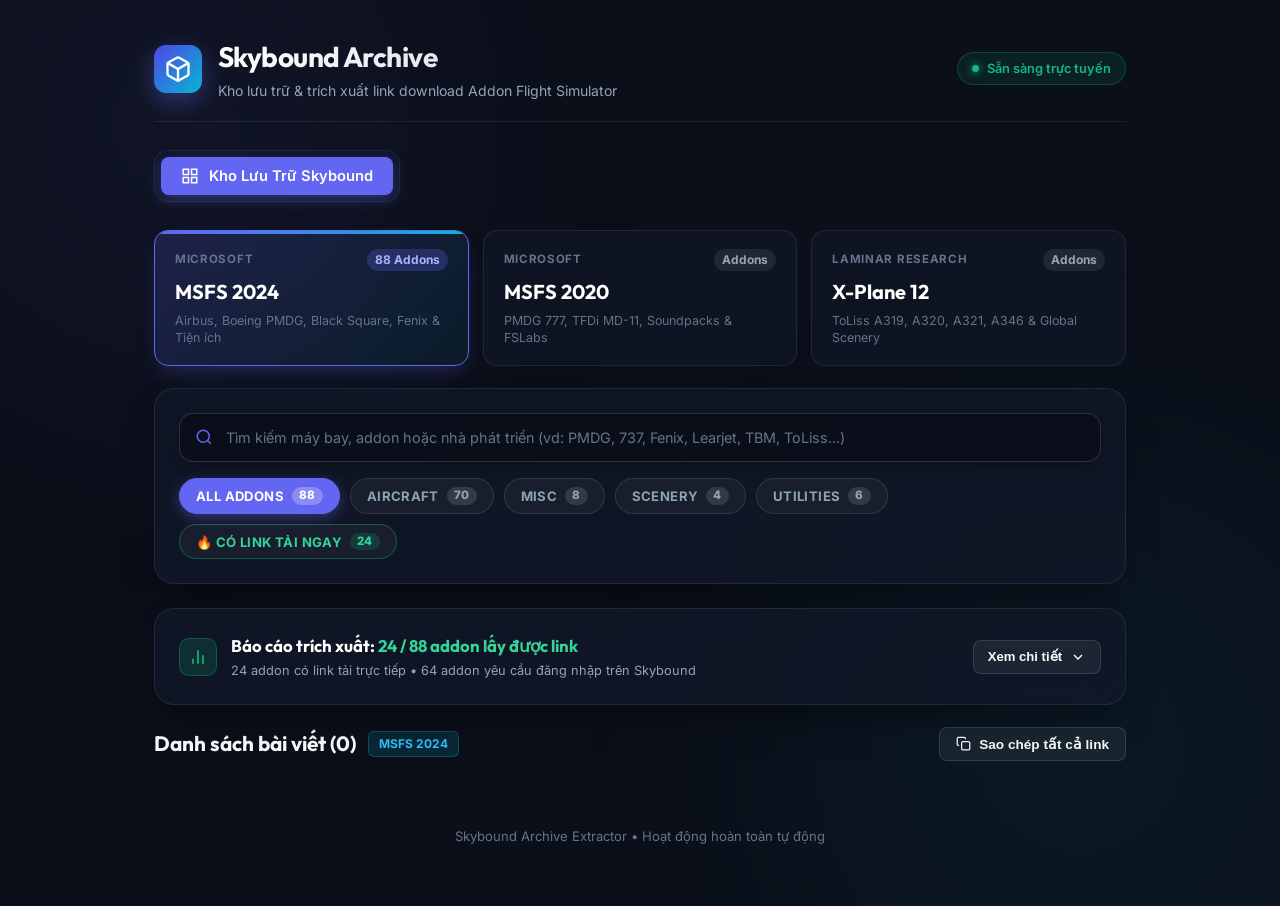
==== commit 768e2231: "fix: place category chips directly under search box like original version" ====
--- a/public/index.html
+++ b/public/index.html
@@ -81,145 +81,113 @@
           </div>
         </div>
 
-        <!-- Content Layout: Sidebar + Main Grid -->
-        <div class="skybound-content-layout">
-          <!-- Sidebar: CATEGORIES Panel -->
-          <aside class="skybound-sidebar">
-            <div class="categories-panel" id="categoriesPanel">
-              <div class="categories-panel-header">
-                CATEGORIES
-              </div>
-              <div class="categories-panel-list" id="categoryFilterChips">
-                <button class="category-panel-btn active" data-cat="all" type="button">
-                  <span class="cat-label">ALL ADDONS</span>
-                  <span class="cat-badge" id="countCatAll">88</span>
-                </button>
-                <button class="category-panel-btn" data-cat="aircraft" type="button">
-                  <span class="cat-label">AIRCRAFT</span>
-                  <span class="cat-badge" id="countCatAircraft">70</span>
-                </button>
-                <button class="category-panel-btn" data-cat="misc" type="button">
-                  <span class="cat-label">MISC</span>
-                  <span class="cat-badge" id="countCatMisc">8</span>
-                </button>
-                <button class="category-panel-btn" data-cat="scenery" type="button">
-                  <span class="cat-label">SCENERY</span>
-                  <span class="cat-badge" id="countCatScenery">4</span>
-                </button>
-                <button class="category-panel-btn" data-cat="utilities" type="button">
-                  <span class="cat-label">UTILITIES</span>
-                  <span class="cat-badge" id="countCatUtilities">6</span>
-                </button>
-              </div>
-            </div>
-
-            <!-- Quick Filter: Có link tải ngay -->
-            <button class="btn-filter-direct" id="btnFilterDirect" type="button" title="Chỉ lọc các addon có link tải trực tiếp">
-              <span>🔥 Có link tải ngay</span>
-              <span class="direct-count" id="countDirectLinks">24</span>
-            </button>
-          </aside>
-
-          <!-- Main Content Area -->
-          <div class="skybound-main-area">
-            <!-- Search Control -->
-            <div class="search-filter-card card">
-              <div class="search-box-wrapper">
-                <svg class="search-icon" width="18" height="18" viewBox="0 0 24 24" fill="none" stroke="currentColor" stroke-width="2">
-                  <circle cx="11" cy="11" r="8"></circle>
-                  <line x1="21" y1="21" x2="16.65" y2="16.65"></line>
+        <!-- Search & Filter Controls -->
+        <div class="search-filter-card card">
+          <div class="search-box-wrapper">
+            <svg class="search-icon" width="18" height="18" viewBox="0 0 24 24" fill="none" stroke="currentColor" stroke-width="2">
+              <circle cx="11" cy="11" r="8"></circle>
+              <line x1="21" y1="21" x2="16.65" y2="16.65"></line>
+            </svg>
+            <input 
+              type="text" 
+              id="catalogSearchInput" 
+              class="search-input-field" 
+              placeholder="Tìm kiếm máy bay, addon hoặc nhà phát triển (vd: PMDG, 737, Fenix, Learjet, TBM, ToLiss...)" 
+              spellcheck="false" 
+              autocomplete="off"
+            />
+            <button id="btnClearSearch" class="btn-clear-search hidden" type="button" title="Xoá tìm kiếm">✕</button>
+          </div>
+
+          <!-- Category Filter Chips (Under Search Box) -->
+          <div id="categoryFilterChips" class="filter-chips">
+            <button class="chip active" data-cat="all" type="button">ALL ADDONS <span class="chip-count" id="countCatAll">88</span></button>
+            <button class="chip" data-cat="aircraft" type="button">AIRCRAFT <span class="chip-count" id="countCatAircraft">70</span></button>
+            <button class="chip" data-cat="misc" type="button">MISC <span class="chip-count" id="countCatMisc">8</span></button>
+            <button class="chip" data-cat="scenery" type="button">SCENERY <span class="chip-count" id="countCatScenery">4</span></button>
+            <button class="chip" data-cat="utilities" type="button">UTILITIES <span class="chip-count" id="countCatUtilities">6</span></button>
+            <button class="chip chip-highlight" data-cat="has_links" type="button">🔥 Có link tải ngay <span class="chip-count" id="countDirectLinks">24</span></button>
+          </div>
+        </div>
+
+        <!-- Extraction Status Report Banner -->
+        <div class="report-banner card" id="reportBanner">
+          <div class="report-summary" id="reportToggle">
+            <div class="report-left">
+              <div class="report-icon">
+                <svg width="20" height="20" viewBox="0 0 24 24" fill="none" stroke="currentColor" stroke-width="2">
+                  <line x1="18" y1="20" x2="18" y2="10"></line>
+                  <line x1="12" y1="20" x2="12" y2="4"></line>
+                  <line x1="6" y1="20" x2="6" y2="14"></line>
                 </svg>
-                <input 
-                  type="text" 
-                  id="catalogSearchInput" 
-                  class="search-input-field" 
-                  placeholder="Tìm kiếm máy bay, addon hoặc nhà phát triển (vd: PMDG, 737, Fenix, Learjet, TBM, ToLiss...)" 
-                  spellcheck="false" 
-                  autocomplete="off"
-                />
-                <button id="btnClearSearch" class="btn-clear-search hidden" type="button" title="Xoá tìm kiếm">✕</button>
-              </div>
-            </div>
-
-            <!-- Extraction Status Report Banner -->
-            <div class="report-banner card" id="reportBanner">
-              <div class="report-summary" id="reportToggle">
-                <div class="report-left">
-                  <div class="report-icon">
-                    <svg width="20" height="20" viewBox="0 0 24 24" fill="none" stroke="currentColor" stroke-width="2">
-                      <line x1="18" y1="20" x2="18" y2="10"></line>
-                      <line x1="12" y1="20" x2="12" y2="4"></line>
-                      <line x1="6" y1="20" x2="6" y2="14"></line>
-                    </svg>
-                  </div>
-                  <div>
-                    <div class="report-headline">
-                      Báo cáo trích xuất: <strong id="reportRatio" style="color: #34d399;">24 / 88 addon lấy được link</strong>
-                    </div>
-                    <div class="report-sub" id="reportSubtext">
-                      24 addon có link tải trực tiếp • 64 addon yêu cầu đăng nhập trên Skybound
-                    </div>
-                  </div>
-                </div>
-                <button class="btn-report-toggle" type="button" id="btnToggleReport">
-                  <span id="reportToggleText">Xem chi tiết</span>
-                  <svg class="arrow-icon" id="reportArrow" width="16" height="16" viewBox="0 0 24 24" fill="none" stroke="currentColor" stroke-width="2">
-                    <polyline points="6 9 12 15 18 9"></polyline>
-                  </svg>
-                </button>
-              </div>
-
-              <!-- Collapsible Detail Section -->
-              <div class="report-details hidden" id="reportDetails">
-                <div class="report-columns">
-                  <!-- Column 1: Got Links -->
-                  <div class="report-col col-success">
-                    <div class="col-header">
-                      <span class="col-dot dot-green"></span>
-                      <span class="col-title">Lấy được link tải (<span id="countSuccess">0</span>)</span>
-                    </div>
-                    <div class="report-items-scroll" id="listSuccess"></div>
-                  </div>
-
-                  <!-- Column 2: Locked / No links -->
-                  <div class="report-col col-locked">
-                    <div class="col-header">
-                      <span class="col-dot dot-gray"></span>
-                      <span class="col-title">Khóa đăng nhập Clerk (<span id="countLocked">0</span>)</span>
-                    </div>
-                    <div class="report-items-scroll" id="listLocked"></div>
-                  </div>
-                </div>
-              </div>
-            </div>
-
-            <!-- Addons Results Header -->
-            <div class="results-header-bar">
-              <div class="results-info">
-                <h2 class="section-title">Danh sách bài viết (<span id="resultsCount">0</span>)</h2>
-                <span class="active-sim-badge" id="activeSimLabel">MSFS 2024</span>
-              </div>
-              <div class="results-actions">
-                <button id="btnCopyAllRaw" class="btn-secondary" type="button" title="Sao chép toàn bộ link đang hiển thị">
-                  <svg width="15" height="15" viewBox="0 0 24 24" fill="none" stroke="currentColor" stroke-width="2"><rect x="9" y="9" width="13" height="13" rx="2" ry="2"></rect><path d="M5 15H4a2 2 0 0 1-2-2V4a2 2 0 0 1 2-2h9a2 2 0 0 1 2 2v1"></path></svg>
-                  Sao chép tất cả link
-                </button>
-              </div>
-            </div>
-
-            <!-- Cards Grid -->
-            <div id="cardsGrid" class="cards-grid">
-              <!-- Dynamically populated -->
-            </div>
-
-            <!-- Pagination Controls -->
-            <div id="paginationControls" class="pagination-controls hidden">
-              <button id="btnPrevPage" class="btn-secondary" type="button" disabled>Trang trước</button>
-              <span id="pageInfo" class="page-info">Trang 1 / 1</span>
-              <button id="btnNextPage" class="btn-secondary" type="button">Trang sau</button>
-            </div>
-          </div>
-        </div>
+              </div>
+              <div>
+                <div class="report-headline">
+                  Báo cáo trích xuất: <strong id="reportRatio" style="color: #34d399;">24 / 88 addon lấy được link</strong>
+                </div>
+                <div class="report-sub" id="reportSubtext">
+                  24 addon có link tải trực tiếp • 64 addon yêu cầu đăng nhập trên Skybound
+                </div>
+              </div>
+            </div>
+            <button class="btn-report-toggle" type="button" id="btnToggleReport">
+              <span id="reportToggleText">Xem chi tiết</span>
+              <svg class="arrow-icon" id="reportArrow" width="16" height="16" viewBox="0 0 24 24" fill="none" stroke="currentColor" stroke-width="2">
+                <polyline points="6 9 12 15 18 9"></polyline>
+              </svg>
+            </button>
+          </div>
+
+          <!-- Collapsible Detail Section -->
+          <div class="report-details hidden" id="reportDetails">
+            <div class="report-columns">
+              <!-- Column 1: Got Links -->
+              <div class="report-col col-success">
+                <div class="col-header">
+                  <span class="col-dot dot-green"></span>
+                  <span class="col-title">Lấy được link tải (<span id="countSuccess">0</span>)</span>
+                </div>
+                <div class="report-items-scroll" id="listSuccess"></div>
+              </div>
+
+              <!-- Column 2: Locked / No links -->
+              <div class="report-col col-locked">
+                <div class="col-header">
+                  <span class="col-dot dot-gray"></span>
+                  <span class="col-title">Khóa đăng nhập Clerk (<span id="countLocked">0</span>)</span>
+                </div>
+                <div class="report-items-scroll" id="listLocked"></div>
+              </div>
+            </div>
+          </div>
+        </div>
+
+        <!-- Addons Results Header -->
+        <div class="results-header-bar">
+          <div class="results-info">
+            <h2 class="section-title">Danh sách bài viết (<span id="resultsCount">0</span>)</h2>
+            <span class="active-sim-badge" id="activeSimLabel">MSFS 2024</span>
+          </div>
+          <div class="results-actions">
+            <button id="btnCopyAllRaw" class="btn-secondary" type="button" title="Sao chép toàn bộ link đang hiển thị">
+              <svg width="15" height="15" viewBox="0 0 24 24" fill="none" stroke="currentColor" stroke-width="2"><rect x="9" y="9" width="13" height="13" rx="2" ry="2"></rect><path d="M5 15H4a2 2 0 0 1-2-2V4a2 2 0 0 1 2-2h9a2 2 0 0 1 2 2v1"></path></svg>
+              Sao chép tất cả link
+            </button>
+          </div>
+        </div>
+
+        <!-- Cards Grid -->
+        <div id="cardsGrid" class="cards-grid">
+          <!-- Dynamically populated -->
+        </div>
+
+        <!-- Pagination Controls -->
+        <div id="paginationControls" class="pagination-controls hidden">
+          <button id="btnPrevPage" class="btn-secondary" type="button" disabled>Trang trước</button>
+          <span id="pageInfo" class="page-info">Trang 1 / 1</span>
+          <button id="btnNextPage" class="btn-secondary" type="button">Trang sau</button>
+        </div>
+
       </section>
 
       <!-- VIEW 2: CUSTOM SINGLE EXTRACT -->
--- a/public/style.css
+++ b/public/style.css
@@ -345,169 +345,87 @@
   color: #fff;
 }
 
-/* Content Layout (Sidebar + Main Area) */
-.skybound-content-layout {
-  display: flex;
-  gap: 24px;
-  align-items: flex-start;
-  margin-top: 20px;
-}
-
-.skybound-sidebar {
-  width: 250px;
-  flex-shrink: 0;
-  display: flex;
-  flex-direction: column;
-  gap: 16px;
-  position: sticky;
-  top: 20px;
-}
-
-.skybound-main-area {
-  flex: 1;
-  min-width: 0;
-}
-
-/* Categories Box (Exact Match to Screenshot) */
-.categories-panel {
-  background: #131b26;
-  border: 1.5px solid #2d4257;
-  border-radius: 4px;
-  overflow: hidden;
-  box-shadow: 0 4px 16px rgba(0, 0, 0, 0.35);
-}
-
-.categories-panel-header {
-  padding: 14px 18px;
+/* Filter Chips (Placed under search box) */
+.filter-chips {
+  display: flex;
+  flex-wrap: wrap;
+  gap: 10px;
+  align-items: center;
+}
+
+.chip {
+  background: rgba(255, 255, 255, 0.04);
+  border: 1px solid rgba(255, 255, 255, 0.1);
+  color: #8da2b5;
+  font-size: 0.82rem;
+  font-weight: 700;
+  padding: 8px 16px;
+  border-radius: 20px;
+  cursor: pointer;
+  transition: var(--transition);
+  display: inline-flex;
+  align-items: center;
+  gap: 8px;
+  text-transform: uppercase;
+  letter-spacing: 0.03em;
   font-family: inherit;
-  font-size: 0.82rem;
+}
+
+.chip:hover {
+  background: rgba(255, 255, 255, 0.09);
+  color: #ffffff;
+  border-color: rgba(255, 255, 255, 0.22);
+}
+
+.chip.active {
+  background: var(--primary);
+  color: #ffffff;
+  border-color: var(--primary);
+  box-shadow: 0 4px 14px var(--primary-glow);
+}
+
+.chip .chip-count {
+  font-size: 0.72rem;
   font-weight: 800;
-  color: #5d7e95;
-  text-transform: uppercase;
-  letter-spacing: 0.08em;
-  border-bottom: 1.5px solid #223344;
-  user-select: none;
-}
-
-.categories-panel-list {
-  display: flex;
-  flex-direction: column;
-}
-
-.category-panel-btn {
-  width: 100%;
-  display: flex;
-  align-items: center;
-  justify-content: space-between;
-  padding: 13px 18px;
-  background: transparent;
-  border: none;
-  border-bottom: 1px solid #1a2736;
-  color: #5d7e95;
-  cursor: pointer;
-  text-align: left;
-  transition: background 0.15s ease, color 0.15s ease;
-  font-family: inherit;
-}
-
-.category-panel-btn:last-child {
-  border-bottom: none;
-}
-
-.category-panel-btn .cat-label {
-  font-size: 0.92rem;
-  font-weight: 800;
-  letter-spacing: 0.04em;
-  text-transform: uppercase;
-  color: #5f8097;
-  transition: color 0.15s ease;
-}
-
-.category-panel-btn .cat-badge {
-  font-size: 0.9rem;
-  font-weight: 800;
-  color: #4b667a;
-  transition: color 0.15s ease;
-}
-
-.category-panel-btn:hover {
-  background: rgba(255, 255, 255, 0.03);
-}
-
-.category-panel-btn:hover .cat-label {
-  color: #8faec4;
-}
-
-.category-panel-btn:hover .cat-badge {
-  color: #6d8c9f;
-}
-
-.category-panel-btn.active {
-  background: #283a4c;
-}
-
-.category-panel-btn.active .cat-label {
+  padding: 2px 7px;
+  border-radius: 10px;
+  background: rgba(255, 255, 255, 0.12);
+  color: #94a3b8;
+  line-height: 1.2;
+}
+
+.chip.active .chip-count {
+  background: rgba(255, 255, 255, 0.25);
   color: #ffffff;
 }
 
-.category-panel-btn.active .cat-badge {
-  color: #9bb7cb;
-}
-
-/* Quick Filter: Có link tải ngay */
-.btn-filter-direct {
-  width: 100%;
-  display: flex;
-  align-items: center;
-  justify-content: space-between;
-  padding: 12px 18px;
-  background: rgba(16, 185, 129, 0.08);
-  border: 1.5px solid rgba(16, 185, 129, 0.3);
-  border-radius: 4px;
+.chip.chip-highlight {
+  border-color: rgba(16, 185, 129, 0.4);
   color: #34d399;
-  font-size: 0.85rem;
-  font-weight: 700;
-  cursor: pointer;
-  transition: all 0.2s ease;
-  font-family: inherit;
-}
-
-.btn-filter-direct:hover {
-  background: rgba(16, 185, 129, 0.16);
-  border-color: rgba(16, 185, 129, 0.5);
-  color: #6ee7b7;
-}
-
-.btn-filter-direct.active {
-  background: #10b981;
-  border-color: #10b981;
+}
+
+.chip.chip-highlight:hover {
+  background: rgba(16, 185, 129, 0.12);
+  border-color: rgba(16, 185, 129, 0.55);
+}
+
+.chip.chip-highlight .chip-count {
+  background: rgba(16, 185, 129, 0.2);
+  color: #34d399;
+}
+
+.chip.chip-highlight.active {
+  background: var(--emerald);
+  border-color: var(--emerald);
   color: #ffffff;
-  box-shadow: 0 4px 14px rgba(16, 185, 129, 0.35);
-}
-
-.btn-filter-direct .direct-count {
-  font-size: 0.78rem;
-  padding: 2px 8px;
-  border-radius: 10px;
-  background: rgba(0, 0, 0, 0.3);
-  color: #34d399;
-}
-
-.btn-filter-direct.active .direct-count {
+  box-shadow: 0 4px 14px var(--emerald-glow);
+}
+
+.chip.chip-highlight.active .chip-count {
   background: rgba(255, 255, 255, 0.25);
-  color: #fff;
-}
-
-/* Responsive adjustments */
-@media (max-width: 900px) {
-  .skybound-content-layout {
-    flex-direction: column;
-  }
-  .skybound-sidebar {
-    width: 100%;
-    position: static;
-  }
-}
+  color: #ffffff;
+}
+
 
 
 /* Extraction Status Report Banner */
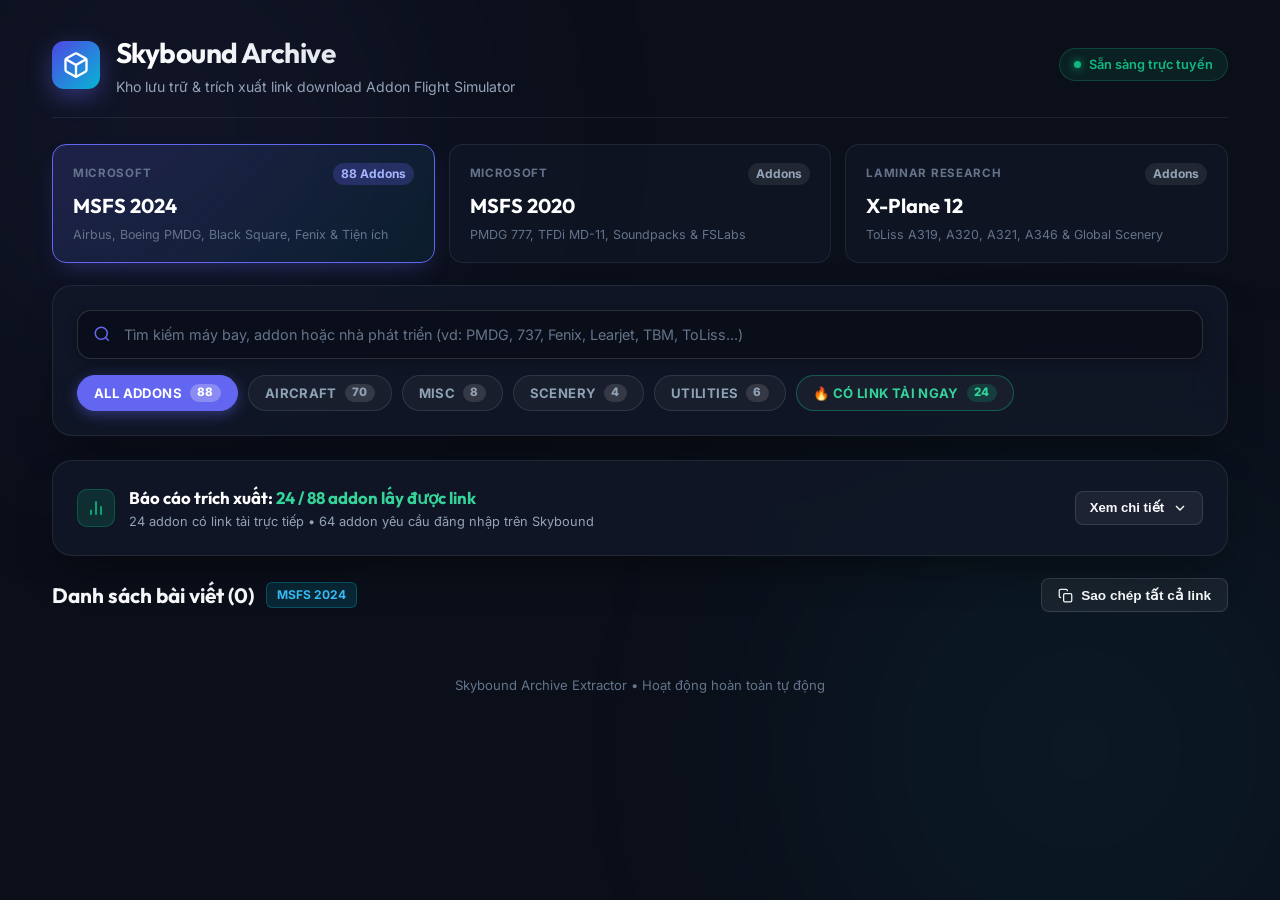
==== commit 1cb574f4: "style: remove top accent line, remove article excerpt, move password box below download links, widen" ====
--- a/public/index.html
+++ b/public/index.html
@@ -35,17 +35,6 @@
       </div>
     </header>
 
-    <!-- Navigation Tabs -->
-    <nav class="main-tabs">
-      <button id="tabSkybound" class="main-tab-btn active" type="button">
-        <svg width="18" height="18" viewBox="0 0 24 24" fill="none" stroke="currentColor" stroke-width="2"><rect x="3" y="3" width="7" height="7"></rect><rect x="14" y="3" width="7" height="7"></rect><rect x="14" y="14" width="7" height="7"></rect><rect x="3" y="14" width="7" height="7"></rect></svg>
-        Kho Lưu Trữ Skybound
-      </button>
-      <button id="tabCustomExtract" class="main-tab-btn" type="button" style="display: none;">
-        <svg width="18" height="18" viewBox="0 0 24 24" fill="none" stroke="currentColor" stroke-width="2"><path d="M10 13a5 5 0 0 0 7.54.54l3-3a5 5 0 0 0-7.07-7.07l-1.72 1.71"></path><path d="M14 11a5 5 0 0 0-7.54-.54l-3 3a5 5 0 0 0 7.07 7.07l1.71-1.71"></path></svg>
-        Trích xuất link tuỳ ý
-      </button>
-    </nav>
 
     <!-- Main Content -->
     <main class="main-content">
--- a/public/style.css
+++ b/public/style.css
@@ -70,13 +70,15 @@
 .app-container {
   position: relative;
   z-index: 1;
-  max-width: 1020px;
+  max-width: 1440px;
+  width: 95%;
   margin: 0 auto;
-  padding: 36px 24px 60px;
+  padding: 32px 20px 60px;
   display: flex;
   flex-direction: column;
-  gap: 28px;
-}
+  gap: 26px;
+}
+
 
 /* Header */
 .app-header {
@@ -208,17 +210,6 @@
   overflow: hidden;
 }
 
-.sim-card::before {
-  content: '';
-  position: absolute;
-  top: 0;
-  left: 0;
-  right: 0;
-  height: 3px;
-  background: transparent;
-  transition: var(--transition);
-}
-
 .sim-card:hover {
   background: rgba(24, 32, 54, 0.85);
   border-color: rgba(99, 102, 241, 0.35);
@@ -231,9 +222,6 @@
   box-shadow: 0 10px 25px -10px var(--primary-glow);
 }
 
-.sim-card.active::before {
-  background: linear-gradient(90deg, var(--primary) 0%, var(--cyan) 100%);
-}
 
 .sim-card-header {
   display: flex;
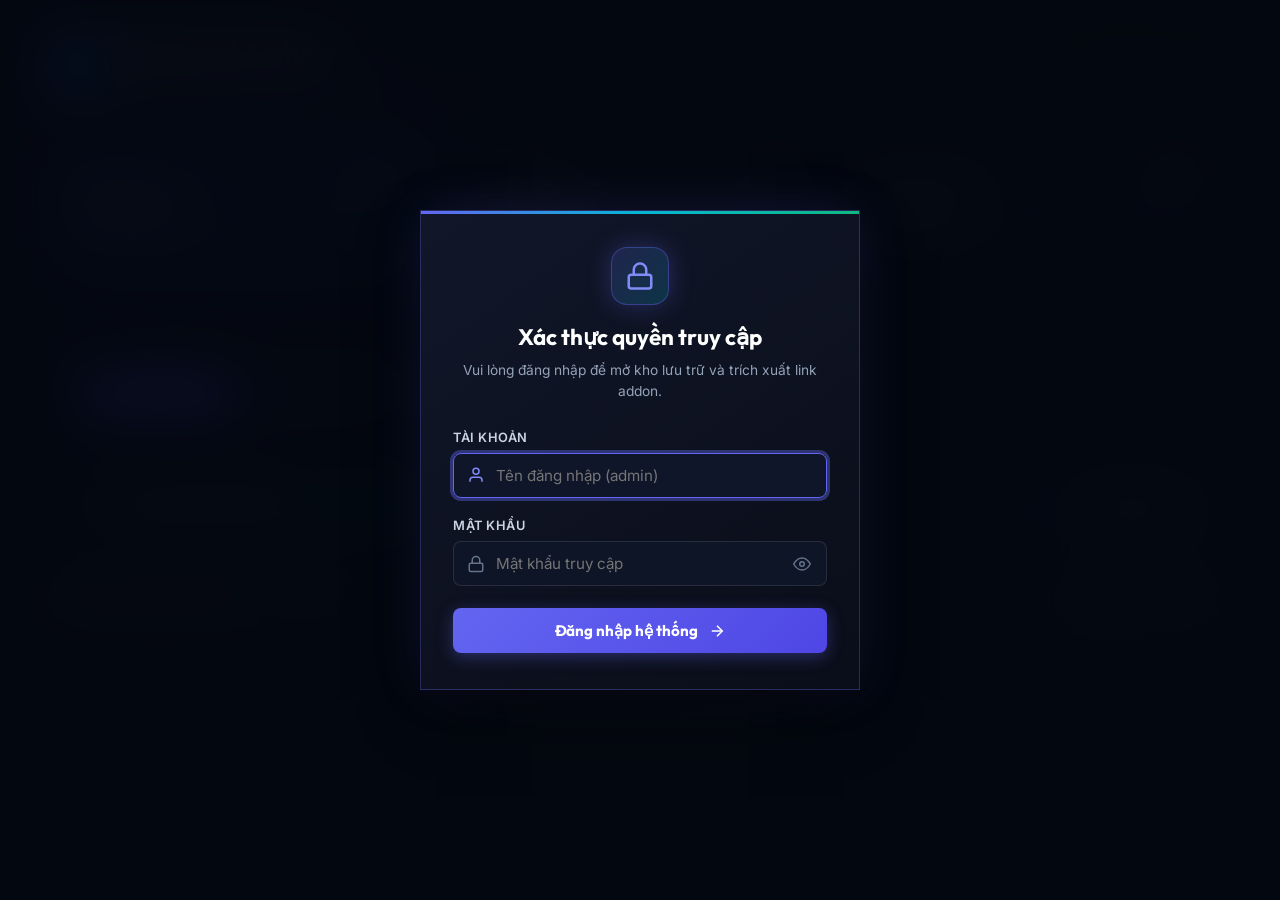
==== commit be9ffdeb: "Add admin authentication gate, truncate addon card titles to 1 line, and remove direct links chip" ====
--- a/public/index.html
+++ b/public/index.html
@@ -32,6 +32,11 @@
       </div>
       <div class="header-badges">
         <span class="status-pill"><span class="status-dot"></span> Sẵn sàng trực tuyến</span>
+        <span id="userBadge" class="status-pill user-badge hidden">
+          <svg width="14" height="14" viewBox="0 0 24 24" fill="none" stroke="currentColor" stroke-width="2"><path d="M20 21v-2a4 4 0 0 0-4-4H8a4 4 0 0 0-4 4v2"></path><circle cx="12" cy="7" r="4"></circle></svg>
+          <span class="user-name">admin</span>
+          <button id="btnLogout" class="btn-logout" title="Đăng xuất khỏi hệ thống">Đăng xuất</button>
+        </span>
       </div>
     </header>
 
@@ -95,7 +100,6 @@
             <button class="chip" data-cat="misc" type="button">MISC <span class="chip-count" id="countCatMisc">8</span></button>
             <button class="chip" data-cat="scenery" type="button">SCENERY <span class="chip-count" id="countCatScenery">4</span></button>
             <button class="chip" data-cat="utilities" type="button">UTILITIES <span class="chip-count" id="countCatUtilities">6</span></button>
-            <button class="chip chip-highlight" data-cat="has_links" type="button">🔥 Có link tải ngay <span class="chip-count" id="countDirectLinks">24</span></button>
           </div>
         </div>
 
@@ -224,6 +228,60 @@
     <span id="toastMsg">Đã sao chép vào clipboard!</span>
   </div>
 
+  <!-- Authentication Gate Modal -->
+  <div id="authModalOverlay" class="auth-modal-overlay">
+    <div class="auth-modal-card">
+      <div class="auth-modal-header">
+        <div class="auth-icon-circle">
+          <svg width="30" height="30" viewBox="0 0 24 24" fill="none" stroke="currentColor" stroke-width="2" stroke-linecap="round" stroke-linejoin="round">
+            <rect x="3" y="11" width="18" height="11" rx="2" ry="2"></rect>
+            <path d="M7 11V7a5 5 0 0 1 10 0v4"></path>
+          </svg>
+        </div>
+        <h2 class="auth-title">Xác thực quyền truy cập</h2>
+        <p class="auth-subtitle">Vui lòng đăng nhập để mở kho lưu trữ và trích xuất link addon.</p>
+      </div>
+
+      <form id="authForm" class="auth-form" autocomplete="on">
+        <div class="auth-input-group">
+          <label for="authUsername" class="auth-label">Tài khoản</label>
+          <div class="auth-input-wrapper">
+            <svg class="input-icon" width="18" height="18" viewBox="0 0 24 24" fill="none" stroke="currentColor" stroke-width="2">
+              <path d="M20 21v-2a4 4 0 0 0-4-4H8a4 4 0 0 0-4 4v2"></path>
+              <circle cx="12" cy="7" r="4"></circle>
+            </svg>
+            <input type="text" id="authUsername" class="auth-input" placeholder="Tên đăng nhập (admin)" autocomplete="username" required autofocus>
+          </div>
+        </div>
+
+        <div class="auth-input-group">
+          <label for="authPassword" class="auth-label">Mật khẩu</label>
+          <div class="auth-input-wrapper">
+            <svg class="input-icon" width="18" height="18" viewBox="0 0 24 24" fill="none" stroke="currentColor" stroke-width="2">
+              <rect x="3" y="11" width="18" height="11" rx="2" ry="2"></rect>
+              <path d="M7 11V7a5 5 0 0 1 10 0v4"></path>
+            </svg>
+            <input type="password" id="authPassword" class="auth-input" placeholder="Mật khẩu truy cập" autocomplete="current-password" required>
+            <button type="button" id="btnToggleAuthPwd" class="btn-pwd-toggle" title="Hiện/ẩn mật khẩu">
+              <svg id="eyeOpenIcon" width="18" height="18" viewBox="0 0 24 24" fill="none" stroke="currentColor" stroke-width="2"><path d="M1 12s4-8 11-8 11 8 11 8-4 8-11 8-11-8-11-8z"></path><circle cx="12" cy="12" r="3"></circle></svg>
+              <svg id="eyeClosedIcon" class="hidden" width="18" height="18" viewBox="0 0 24 24" fill="none" stroke="currentColor" stroke-width="2"><path d="M17.94 17.94A10.07 10.07 0 0 1 12 20c-7 0-11-8-11-8a18.45 18.45 0 0 1 5.06-5.94M9.9 4.24A9.12 9.12 0 0 1 12 4c7 0 11 8 11 8a18.5 18.5 0 0 1-2.16 3.19m-6.72-1.07a3 3 0 1 1-4.24-4.24"></path><line x1="1" y1="1" x2="23" y2="23"></line></svg>
+            </button>
+          </div>
+        </div>
+
+        <div id="authErrorMsg" class="auth-error-msg hidden">
+          <svg width="16" height="16" viewBox="0 0 24 24" fill="none" stroke="currentColor" stroke-width="2"><circle cx="12" cy="12" r="10"></circle><line x1="12" y1="8" x2="12" y2="12"></line><line x1="12" y1="16" x2="12.01" y2="16"></line></svg>
+          <span id="authErrorText">Tài khoản hoặc mật khẩu không chính xác!</span>
+        </div>
+
+        <button type="submit" id="btnAuthSubmit" class="btn-auth-submit">
+          <span>Đăng nhập hệ thống</span>
+          <svg width="18" height="18" viewBox="0 0 24 24" fill="none" stroke="currentColor" stroke-width="2"><line x1="5" y1="12" x2="19" y2="12"></line><polyline points="12 5 19 12 12 19"></polyline></svg>
+        </button>
+      </form>
+    </div>
+  </div>
+
   <script src="app.js"></script>
 </body>
 </html>
--- a/public/style.css
+++ b/public/style.css
@@ -907,6 +907,8 @@
   justify-content: space-between;
   align-items: flex-start;
   gap: 16px;
+  min-width: 0;
+  overflow: hidden;
 }
 
 .addon-title {
@@ -915,6 +917,10 @@
   font-weight: 700;
   color: #fff;
   line-height: 1.3;
+  white-space: nowrap;
+  overflow: hidden;
+  text-overflow: ellipsis;
+  width: 100%;
 }
 
 .addon-meta {
@@ -944,45 +950,49 @@
 
 /* Password Box */
 .password-box {
-  display: flex;
-  align-items: center;
-  gap: 8px;
-  background: rgba(0, 0, 0, 0.4);
-  border: 1px solid rgba(255, 255, 255, 0.1);
-  padding: 6px 12px;
-  border-radius: var(--radius-sm);
-  font-size: 0.82rem;
+  display: inline-flex;
+  align-items: center;
+  gap: 6px;
+  background: rgba(0, 0, 0, 0.45);
+  border: 1px solid rgba(245, 158, 11, 0.35);
+  padding: 3px 8px;
+  border-radius: 6px;
+  font-size: 0.75rem;
   flex-shrink: 0;
+  vertical-align: middle;
 }
 
 .password-label {
-  color: var(--text-sub);
-  font-size: 0.75rem;
+  color: #94a3b8;
+  font-size: 0.72rem;
   text-transform: uppercase;
-  font-weight: 600;
+  font-weight: 700;
+  letter-spacing: 0.04em;
 }
 
 .password-value {
   font-family: monospace;
   color: #f59e0b;
   font-weight: 600;
+  font-size: 0.75rem;
 }
 
 .btn-icon-copy {
   background: transparent;
   border: none;
-  color: var(--text-muted);
+  color: #94a3b8;
   cursor: pointer;
-  display: flex;
-  align-items: center;
-  padding: 2px;
+  display: inline-flex;
+  align-items: center;
+  justify-content: center;
+  padding: 1px 3px;
   border-radius: 4px;
   transition: var(--transition);
 }
 
 .btn-icon-copy:hover {
   color: #fff;
-  background: rgba(255, 255, 255, 0.1);
+  background: rgba(255, 255, 255, 0.15);
 }
 
 /* Card Body */
@@ -1326,13 +1336,258 @@
   .addon-card-header {
     flex-direction: column;
   }
-  .version-item {
-    flex-direction: column;
-    align-items: flex-start;
-    gap: 10px;
-  }
   .version-buttons {
     width: 100%;
     justify-content: flex-end;
   }
 }
+
+/* User Badge & Logout in Header */
+.user-badge {
+  background: rgba(99, 102, 241, 0.15) !important;
+  border-color: rgba(99, 102, 241, 0.35) !important;
+  color: #c7d2fe !important;
+  display: inline-flex;
+  align-items: center;
+  gap: 6px;
+}
+
+.user-name {
+  font-weight: 700;
+  color: #fff;
+}
+
+.btn-logout {
+  background: rgba(239, 68, 68, 0.15);
+  border: 1px solid rgba(239, 68, 68, 0.3);
+  color: #fca5a5;
+  cursor: pointer;
+  padding: 2px 8px;
+  border-radius: 4px;
+  font-size: 0.72rem;
+  font-weight: 600;
+  margin-left: 4px;
+  transition: var(--transition);
+}
+
+.btn-logout:hover {
+  background: rgba(239, 68, 68, 0.3);
+  color: #fff;
+  border-color: #ef4444;
+}
+
+/* Authentication Gate Modal Overlay */
+.auth-modal-overlay {
+  position: fixed;
+  inset: 0;
+  z-index: 99999;
+  background: rgba(4, 7, 15, 0.92);
+  backdrop-filter: blur(28px) saturate(180%);
+  -webkit-backdrop-filter: blur(28px) saturate(180%);
+  display: flex;
+  align-items: center;
+  justify-content: center;
+  padding: 20px;
+  transition: opacity 0.3s ease, visibility 0.3s ease;
+}
+
+.auth-modal-overlay.hidden {
+  opacity: 0;
+  visibility: hidden;
+  pointer-events: none;
+}
+
+.auth-modal-card {
+  width: 100%;
+  max-width: 440px;
+  background: linear-gradient(145deg, rgba(18, 24, 42, 0.95) 0%, rgba(10, 14, 26, 0.98) 100%);
+  border: 1px solid rgba(99, 102, 241, 0.3);
+  border-radius: var(--radius-xl);
+  padding: 36px 32px;
+  box-shadow: 0 25px 65px -15px rgba(0, 0, 0, 0.85), 0 0 50px -10px rgba(99, 102, 241, 0.25);
+  animation: authScaleIn 0.35s cubic-bezier(0.16, 1, 0.3, 1);
+  position: relative;
+  overflow: hidden;
+}
+
+.auth-modal-card::before {
+  content: '';
+  position: absolute;
+  top: 0;
+  left: 0;
+  right: 0;
+  height: 3px;
+  background: linear-gradient(90deg, #6366f1, #06b6d4, #10b981);
+}
+
+@keyframes authScaleIn {
+  from {
+    opacity: 0;
+    transform: scale(0.92) translateY(12px);
+  }
+  to {
+    opacity: 1;
+    transform: scale(1) translateY(0);
+  }
+}
+
+.auth-modal-header {
+  text-align: center;
+  margin-bottom: 26px;
+}
+
+.auth-icon-circle {
+  width: 58px;
+  height: 58px;
+  border-radius: 16px;
+  background: linear-gradient(135deg, rgba(99, 102, 241, 0.2) 0%, rgba(6, 182, 212, 0.2) 100%);
+  border: 1px solid rgba(99, 102, 241, 0.4);
+  color: #818cf8;
+  display: inline-flex;
+  align-items: center;
+  justify-content: center;
+  margin-bottom: 16px;
+  box-shadow: 0 0 25px rgba(99, 102, 241, 0.3);
+}
+
+.auth-title {
+  font-family: 'Outfit', sans-serif;
+  font-size: 1.4rem;
+  font-weight: 700;
+  color: #ffffff;
+  margin-bottom: 6px;
+}
+
+.auth-subtitle {
+  font-size: 0.86rem;
+  color: var(--text-muted);
+  line-height: 1.5;
+}
+
+.auth-form {
+  display: flex;
+  flex-direction: column;
+  gap: 18px;
+}
+
+.auth-input-group {
+  display: flex;
+  flex-direction: column;
+  gap: 6px;
+  text-align: left;
+}
+
+.auth-label {
+  font-size: 0.8rem;
+  font-weight: 600;
+  color: #cbd5e1;
+  text-transform: uppercase;
+  letter-spacing: 0.04em;
+}
+
+.auth-input-wrapper {
+  position: relative;
+  display: flex;
+  align-items: center;
+}
+
+.auth-input-wrapper .input-icon {
+  position: absolute;
+  left: 14px;
+  color: #64748b;
+  pointer-events: none;
+  transition: var(--transition);
+}
+
+.auth-input {
+  width: 100%;
+  background: rgba(15, 23, 42, 0.8);
+  border: 1px solid rgba(255, 255, 255, 0.1);
+  border-radius: var(--radius-sm);
+  padding: 12px 42px 12px 42px;
+  color: #fff;
+  font-size: 0.95rem;
+  font-family: 'Inter', sans-serif;
+  outline: none;
+  transition: var(--transition);
+  box-sizing: border-box;
+}
+
+.auth-input:focus {
+  border-color: var(--primary);
+  box-shadow: 0 0 0 3px var(--primary-glow);
+  background: rgba(15, 23, 42, 0.95);
+}
+
+.auth-input:focus + .btn-pwd-toggle,
+.auth-input-wrapper:focus-within .input-icon {
+  color: var(--primary-glow-solid, #818cf8);
+}
+
+.btn-pwd-toggle {
+  position: absolute;
+  right: 12px;
+  background: none;
+  border: none;
+  color: #64748b;
+  cursor: pointer;
+  padding: 4px;
+  display: flex;
+  align-items: center;
+  justify-content: center;
+  transition: var(--transition);
+}
+
+.btn-pwd-toggle:hover {
+  color: #cbd5e1;
+}
+
+.auth-error-msg {
+  display: flex;
+  align-items: center;
+  gap: 8px;
+  background: rgba(239, 68, 68, 0.12);
+  border: 1px solid rgba(239, 68, 68, 0.3);
+  color: #fca5a5;
+  font-size: 0.82rem;
+  padding: 10px 14px;
+  border-radius: var(--radius-sm);
+  animation: shake 0.3s ease;
+}
+
+@keyframes shake {
+  0%, 100% { transform: translateX(0); }
+  25% { transform: translateX(-6px); }
+  75% { transform: translateX(6px); }
+}
+
+.btn-auth-submit {
+  width: 100%;
+  display: inline-flex;
+  align-items: center;
+  justify-content: center;
+  gap: 10px;
+  background: linear-gradient(135deg, #6366f1 0%, #4f46e5 100%);
+  border: none;
+  color: #ffffff;
+  padding: 13px 20px;
+  border-radius: var(--radius-sm);
+  font-size: 0.95rem;
+  font-weight: 700;
+  font-family: 'Outfit', sans-serif;
+  cursor: pointer;
+  transition: var(--transition);
+  box-shadow: 0 4px 16px rgba(99, 102, 241, 0.35);
+  margin-top: 4px;
+}
+
+.btn-auth-submit:hover {
+  background: linear-gradient(135deg, #4f46e5 0%, #4338ca 100%);
+  box-shadow: 0 6px 20px rgba(99, 102, 241, 0.5);
+  transform: translateY(-1px);
+}
+
+.btn-auth-submit:active {
+  transform: translateY(1px);
+}
+
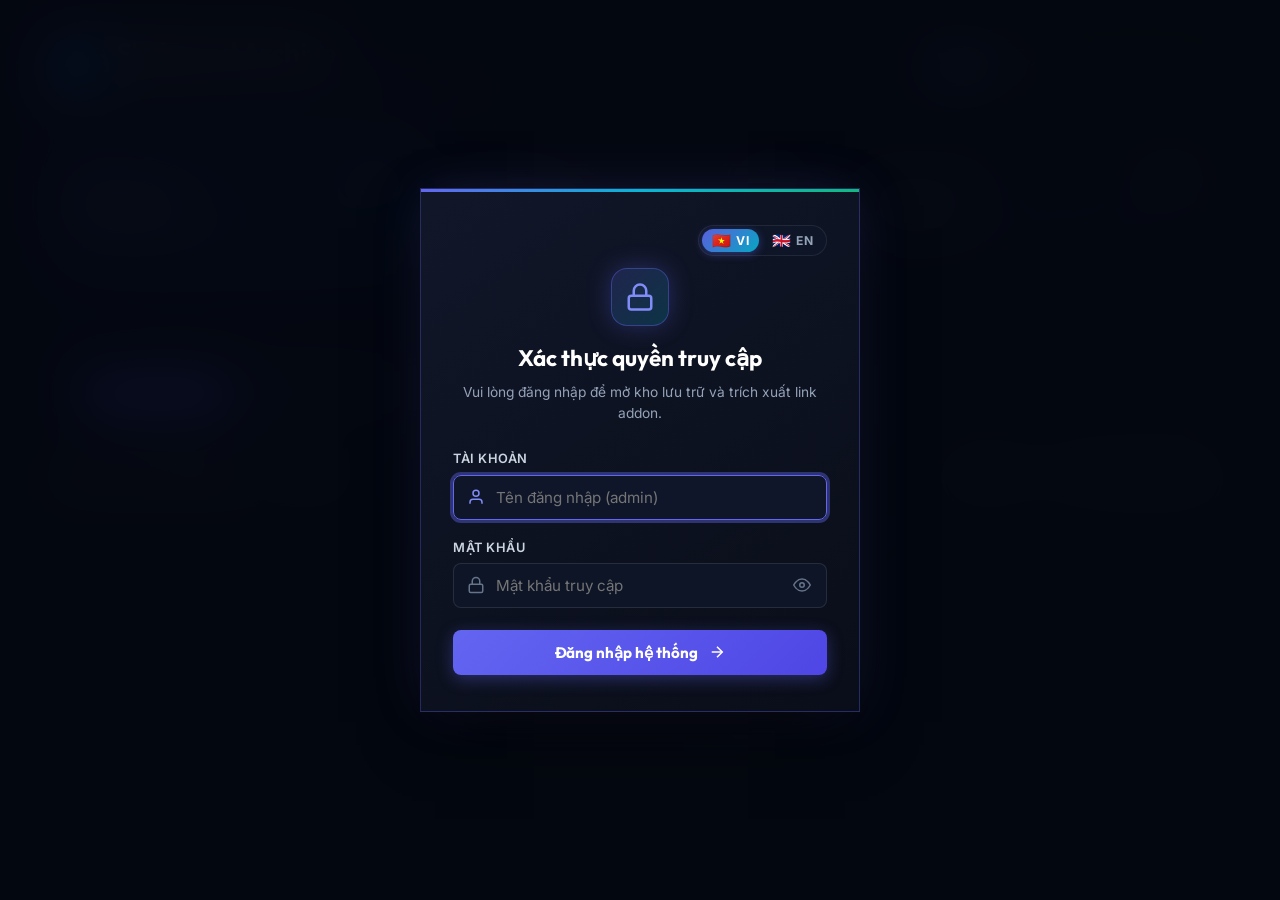
==== commit 2fd25fe7: "Update FSLabs A321ceo & A321neo title and add Buzzheavier download link" ====
--- a/public/index.html
+++ b/public/index.html
@@ -26,16 +26,26 @@
           </svg>
         </div>
         <div>
-          <h1 class="app-title">Skybound Archive</h1>
-          <p class="app-subtitle">Kho lưu trữ & trích xuất link download Addon Flight Simulator</p>
+          <h1 class="app-title" data-i18n="app_title">Skybound Archive</h1>
+          <p class="app-subtitle" data-i18n="app_subtitle">Kho lưu trữ & trích xuất link download Addon Flight Simulator</p>
         </div>
       </div>
       <div class="header-badges">
-        <span class="status-pill"><span class="status-dot"></span> Sẵn sàng trực tuyến</span>
+        <!-- Language Switcher -->
+        <div class="lang-switch" role="group" aria-label="Language Selector">
+          <button type="button" class="lang-btn active" data-lang="vi" title="Tiếng Việt">
+            <span class="lang-flag">🇻🇳</span> VI
+          </button>
+          <button type="button" class="lang-btn" data-lang="en" title="English">
+            <span class="lang-flag">🇬🇧</span> EN
+          </button>
+        </div>
+
+        <span class="status-pill"><span class="status-dot"></span> <span data-i18n="status_online">Sẵn sàng trực tuyến</span></span>
         <span id="userBadge" class="status-pill user-badge hidden">
           <svg width="14" height="14" viewBox="0 0 24 24" fill="none" stroke="currentColor" stroke-width="2"><path d="M20 21v-2a4 4 0 0 0-4-4H8a4 4 0 0 0-4 4v2"></path><circle cx="12" cy="7" r="4"></circle></svg>
           <span class="user-name">admin</span>
-          <button id="btnLogout" class="btn-logout" title="Đăng xuất khỏi hệ thống">Đăng xuất</button>
+          <button id="btnLogout" class="btn-logout" title="Đăng xuất khỏi hệ thống" data-i18n-title="logout_title" data-i18n="logout">Đăng xuất</button>
         </span>
       </div>
     </header>
@@ -53,7 +63,7 @@
               <span class="sim-count" id="countMsfs2024">88 Addons</span>
             </div>
             <h3 class="sim-name">MSFS 2024</h3>
-            <p class="sim-desc">Airbus, Boeing PMDG, Black Square, Fenix & Tiện ích</p>
+            <p class="sim-desc" id="descMsfs2024" data-i18n="sim_msfs2024_desc">Airbus, Boeing PMDG, Black Square, Fenix & Tiện ích</p>
           </div>
 
           <div class="sim-card" data-sim="msfs-2020">
@@ -62,7 +72,7 @@
               <span class="sim-count" id="countMsfs2020">Addons</span>
             </div>
             <h3 class="sim-name">MSFS 2020</h3>
-            <p class="sim-desc">PMDG 777, TFDi MD-11, Soundpacks & FSLabs</p>
+            <p class="sim-desc" id="descMsfs2020" data-i18n="sim_msfs2020_desc">PMDG 777, TFDi MD-11, Soundpacks & FSLabs</p>
           </div>
 
           <div class="sim-card" data-sim="xplane-12">
@@ -71,7 +81,7 @@
               <span class="sim-count" id="countXplane12">Addons</span>
             </div>
             <h3 class="sim-name">X-Plane 12</h3>
-            <p class="sim-desc">ToLiss A319, A320, A321, A346 & Global Scenery</p>
+            <p class="sim-desc" id="descXplane12" data-i18n="sim_xplane12_desc">ToLiss A319, A320, A321, A346 & Global Scenery</p>
           </div>
         </div>
 
@@ -87,24 +97,25 @@
               id="catalogSearchInput" 
               class="search-input-field" 
               placeholder="Tìm kiếm máy bay, addon hoặc nhà phát triển (vd: PMDG, 737, Fenix, Learjet, TBM, ToLiss...)" 
+              data-i18n-placeholder="search_placeholder"
               spellcheck="false" 
               autocomplete="off"
             />
-            <button id="btnClearSearch" class="btn-clear-search hidden" type="button" title="Xoá tìm kiếm">✕</button>
+            <button id="btnClearSearch" class="btn-clear-search hidden" type="button" title="Xoá tìm kiếm" data-i18n-title="clear_search">✕</button>
           </div>
 
           <!-- Category Filter Chips (Under Search Box) -->
           <div id="categoryFilterChips" class="filter-chips">
-            <button class="chip active" data-cat="all" type="button">ALL ADDONS <span class="chip-count" id="countCatAll">88</span></button>
-            <button class="chip" data-cat="aircraft" type="button">AIRCRAFT <span class="chip-count" id="countCatAircraft">70</span></button>
-            <button class="chip" data-cat="misc" type="button">MISC <span class="chip-count" id="countCatMisc">8</span></button>
-            <button class="chip" data-cat="scenery" type="button">SCENERY <span class="chip-count" id="countCatScenery">4</span></button>
-            <button class="chip" data-cat="utilities" type="button">UTILITIES <span class="chip-count" id="countCatUtilities">6</span></button>
-          </div>
-        </div>
-
-        <!-- Extraction Status Report Banner -->
-        <div class="report-banner card" id="reportBanner">
+            <button class="chip active" data-cat="all" type="button"><span data-i18n="cat_all">ALL ADDONS</span> <span class="chip-count" id="countCatAll">88</span></button>
+            <button class="chip" data-cat="aircraft" type="button"><span data-i18n="cat_aircraft">AIRCRAFT</span> <span class="chip-count" id="countCatAircraft">70</span></button>
+            <button class="chip" data-cat="misc" type="button"><span data-i18n="cat_misc">MISC</span> <span class="chip-count" id="countCatMisc">8</span></button>
+            <button class="chip" data-cat="scenery" type="button"><span data-i18n="cat_scenery">SCENERY</span> <span class="chip-count" id="countCatScenery">4</span></button>
+            <button class="chip" data-cat="utilities" type="button"><span data-i18n="cat_utilities">UTILITIES</span> <span class="chip-count" id="countCatUtilities">6</span></button>
+          </div>
+        </div>
+
+        <!-- Extraction Status Report Banner (Hidden by default) -->
+        <div class="report-banner card hidden" id="reportBanner">
           <div class="report-summary" id="reportToggle">
             <div class="report-left">
               <div class="report-icon">
@@ -116,7 +127,7 @@
               </div>
               <div>
                 <div class="report-headline">
-                  Báo cáo trích xuất: <strong id="reportRatio" style="color: #34d399;">24 / 88 addon lấy được link</strong>
+                  <span data-i18n="report_prefix">Báo cáo trích xuất:</span> <strong id="reportRatio" style="color: #34d399;">24 / 88 addon lấy được link</strong>
                 </div>
                 <div class="report-sub" id="reportSubtext">
                   24 addon có link tải trực tiếp • 64 addon yêu cầu đăng nhập trên Skybound
@@ -124,7 +135,7 @@
               </div>
             </div>
             <button class="btn-report-toggle" type="button" id="btnToggleReport">
-              <span id="reportToggleText">Xem chi tiết</span>
+              <span id="reportToggleText" data-i18n="report_view_detail">Xem chi tiết</span>
               <svg class="arrow-icon" id="reportArrow" width="16" height="16" viewBox="0 0 24 24" fill="none" stroke="currentColor" stroke-width="2">
                 <polyline points="6 9 12 15 18 9"></polyline>
               </svg>
@@ -138,7 +149,7 @@
               <div class="report-col col-success">
                 <div class="col-header">
                   <span class="col-dot dot-green"></span>
-                  <span class="col-title">Lấy được link tải (<span id="countSuccess">0</span>)</span>
+                  <span class="col-title" id="titleSuccess">Lấy được link tải (<span id="countSuccess">0</span>)</span>
                 </div>
                 <div class="report-items-scroll" id="listSuccess"></div>
               </div>
@@ -147,7 +158,7 @@
               <div class="report-col col-locked">
                 <div class="col-header">
                   <span class="col-dot dot-gray"></span>
-                  <span class="col-title">Khóa đăng nhập Clerk (<span id="countLocked">0</span>)</span>
+                  <span class="col-title" id="titleLocked">Khóa đăng nhập Clerk (<span id="countLocked">0</span>)</span>
                 </div>
                 <div class="report-items-scroll" id="listLocked"></div>
               </div>
@@ -158,13 +169,17 @@
         <!-- Addons Results Header -->
         <div class="results-header-bar">
           <div class="results-info">
-            <h2 class="section-title">Danh sách bài viết (<span id="resultsCount">0</span>)</h2>
+            <h2 class="section-title"><span data-i18n="results_title">Danh sách bài viết</span> (<span id="resultsCount">0</span>)</h2>
             <span class="active-sim-badge" id="activeSimLabel">MSFS 2024</span>
           </div>
           <div class="results-actions">
-            <button id="btnCopyAllRaw" class="btn-secondary" type="button" title="Sao chép toàn bộ link đang hiển thị">
+            <button id="btnToggleReportBanner" class="btn-secondary" type="button" title="Hiện/ẩn khung báo cáo trích xuất" data-i18n-title="toggle_report_title">
+              <svg width="15" height="15" viewBox="0 0 24 24" fill="none" stroke="currentColor" stroke-width="2"><line x1="18" y1="20" x2="18" y2="10"></line><line x1="12" y1="20" x2="12" y2="4"></line><line x1="6" y1="20" x2="6" y2="14"></line></svg>
+              <span data-i18n="report_btn">Báo cáo</span>
+            </button>
+            <button id="btnCopyAllRaw" class="btn-secondary" type="button" title="Sao chép toàn bộ link đang hiển thị" data-i18n-title="copy_all_title">
               <svg width="15" height="15" viewBox="0 0 24 24" fill="none" stroke="currentColor" stroke-width="2"><rect x="9" y="9" width="13" height="13" rx="2" ry="2"></rect><path d="M5 15H4a2 2 0 0 1-2-2V4a2 2 0 0 1 2-2h9a2 2 0 0 1 2 2v1"></path></svg>
-              Sao chép tất cả link
+              <span data-i18n="copy_all">Sao chép tất cả link</span>
             </button>
           </div>
         </div>
@@ -176,9 +191,9 @@
 
         <!-- Pagination Controls -->
         <div id="paginationControls" class="pagination-controls hidden">
-          <button id="btnPrevPage" class="btn-secondary" type="button" disabled>Trang trước</button>
+          <button id="btnPrevPage" class="btn-secondary" type="button" disabled data-i18n="page_prev">Trang trước</button>
           <span id="pageInfo" class="page-info">Trang 1 / 1</span>
-          <button id="btnNextPage" class="btn-secondary" type="button">Trang sau</button>
+          <button id="btnNextPage" class="btn-secondary" type="button" data-i18n="page_next">Trang sau</button>
         </div>
 
       </section>
@@ -186,19 +201,19 @@
       <!-- VIEW 2: CUSTOM SINGLE EXTRACT -->
       <section id="customExtractView" class="view-section hidden">
         <div class="card input-card">
-          <h3 style="font-family: 'Outfit', sans-serif; font-size: 1.15rem; margin-bottom: 8px;">Trích xuất link từ snapshot tuỳ ý</h3>
-          <p style="font-size: 0.86rem; color: var(--text-muted); margin-bottom: 20px;">Dán bất kỳ liên kết snapshot nào của Skybound từ Wayback Machine để công cụ tự động bóc tách link download và mật khẩu.</p>
+          <h3 style="font-family: 'Outfit', sans-serif; font-size: 1.15rem; margin-bottom: 8px;" data-i18n="custom_extract_title">Trích xuất link từ snapshot tuỳ ý</h3>
+          <p style="font-size: 0.86rem; color: var(--text-muted); margin-bottom: 20px;" data-i18n="custom_extract_desc">Dán bất kỳ liên kết snapshot nào của Skybound từ Wayback Machine để công cụ tự động bóc tách link download và mật khẩu.</p>
           
           <div class="input-wrapper">
-            <input type="url" id="singleUrlInput" placeholder="Dán link archive.org (vd: https://web.archive.org/web/.../https://skybound.cx/...)" spellcheck="false" autocomplete="off" />
+            <input type="url" id="singleUrlInput" placeholder="Dán link archive.org (vd: https://web.archive.org/web/.../https://skybound.cx/...)" data-i18n-placeholder="custom_extract_placeholder" spellcheck="false" autocomplete="off" />
             <button id="btnExtractSingle" class="btn-primary" type="button">
-              <span class="btn-text">Trích xuất ngay</span>
+              <span class="btn-text" data-i18n="custom_extract_btn">Trích xuất ngay</span>
               <svg class="btn-icon" width="18" height="18" viewBox="0 0 24 24" fill="none" stroke="currentColor" stroke-width="2"><path d="M5 12h14M12 5l7 7-7 7"/></svg>
             </button>
           </div>
 
           <div class="presets-row">
-            <span class="presets-label">Mẫu thử nhanh:</span>
+            <span class="presets-label" data-i18n="custom_samples">Mẫu thử nhanh:</span>
             <button type="button" class="preset-pill" data-url="https://web.archive.org/web/20260719040927/https://skybound.cx/msfs-2024/flysimware-learjet-35a">
               ✈️ Learjet 35A (Modsfire)
             </button>
@@ -212,25 +227,36 @@
       <!-- Loading Indicator -->
       <div id="loadingIndicator" class="loading-box hidden">
         <div class="spinner"></div>
-        <p id="loadingText">Đang tải dữ liệu...</p>
+        <p id="loadingText" data-i18n="loading_data">Đang tải dữ liệu...</p>
       </div>
     </main>
 
     <!-- Footer -->
     <footer class="app-footer">
-      <p>Skybound Archive Extractor • Hoạt động hoàn toàn tự động</p>
+      <p data-i18n="footer_text">Skybound Archive Extractor • Hoạt động hoàn toàn tự động</p>
     </footer>
   </div>
 
   <!-- Toast Notification -->
   <div id="toast" class="toast hidden">
     <svg width="18" height="18" viewBox="0 0 24 24" fill="none" stroke="currentColor" stroke-width="2"><path d="M22 11.08V12a10 10 0 1 1-5.93-9.14"></path><polyline points="22 4 12 14.01 9 11.01"></polyline></svg>
-    <span id="toastMsg">Đã sao chép vào clipboard!</span>
+    <span id="toastMsg" data-i18n="toast_copied">Đã sao chép vào clipboard!</span>
   </div>
 
   <!-- Authentication Gate Modal -->
   <div id="authModalOverlay" class="auth-modal-overlay">
     <div class="auth-modal-card">
+      <div class="auth-modal-top-bar">
+        <div class="lang-switch" role="group" aria-label="Language Selector">
+          <button type="button" class="lang-btn active" data-lang="vi" title="Tiếng Việt">
+            <span class="lang-flag">🇻🇳</span> VI
+          </button>
+          <button type="button" class="lang-btn" data-lang="en" title="English">
+            <span class="lang-flag">🇬🇧</span> EN
+          </button>
+        </div>
+      </div>
+
       <div class="auth-modal-header">
         <div class="auth-icon-circle">
           <svg width="30" height="30" viewBox="0 0 24 24" fill="none" stroke="currentColor" stroke-width="2" stroke-linecap="round" stroke-linejoin="round">
@@ -238,31 +264,31 @@
             <path d="M7 11V7a5 5 0 0 1 10 0v4"></path>
           </svg>
         </div>
-        <h2 class="auth-title">Xác thực quyền truy cập</h2>
-        <p class="auth-subtitle">Vui lòng đăng nhập để mở kho lưu trữ và trích xuất link addon.</p>
+        <h2 class="auth-title" data-i18n="auth_title">Xác thực quyền truy cập</h2>
+        <p class="auth-subtitle" data-i18n="auth_subtitle">Vui lòng đăng nhập để mở kho lưu trữ và trích xuất link addon.</p>
       </div>
 
       <form id="authForm" class="auth-form" autocomplete="on">
         <div class="auth-input-group">
-          <label for="authUsername" class="auth-label">Tài khoản</label>
+          <label for="authUsername" class="auth-label" data-i18n="auth_user_label">Tài khoản</label>
           <div class="auth-input-wrapper">
             <svg class="input-icon" width="18" height="18" viewBox="0 0 24 24" fill="none" stroke="currentColor" stroke-width="2">
               <path d="M20 21v-2a4 4 0 0 0-4-4H8a4 4 0 0 0-4 4v2"></path>
               <circle cx="12" cy="7" r="4"></circle>
             </svg>
-            <input type="text" id="authUsername" class="auth-input" placeholder="Tên đăng nhập (admin)" autocomplete="username" required autofocus>
+            <input type="text" id="authUsername" class="auth-input" placeholder="Tên đăng nhập (admin)" data-i18n-placeholder="auth_user_placeholder" autocomplete="username" required autofocus>
           </div>
         </div>
 
         <div class="auth-input-group">
-          <label for="authPassword" class="auth-label">Mật khẩu</label>
+          <label for="authPassword" class="auth-label" data-i18n="auth_pass_label">Mật khẩu</label>
           <div class="auth-input-wrapper">
             <svg class="input-icon" width="18" height="18" viewBox="0 0 24 24" fill="none" stroke="currentColor" stroke-width="2">
               <rect x="3" y="11" width="18" height="11" rx="2" ry="2"></rect>
               <path d="M7 11V7a5 5 0 0 1 10 0v4"></path>
             </svg>
-            <input type="password" id="authPassword" class="auth-input" placeholder="Mật khẩu truy cập" autocomplete="current-password" required>
-            <button type="button" id="btnToggleAuthPwd" class="btn-pwd-toggle" title="Hiện/ẩn mật khẩu">
+            <input type="password" id="authPassword" class="auth-input" placeholder="Mật khẩu truy cập" data-i18n-placeholder="auth_pass_placeholder" autocomplete="current-password" required>
+            <button type="button" id="btnToggleAuthPwd" class="btn-pwd-toggle" title="Hiện/ẩn mật khẩu" data-i18n-title="auth_pwd_toggle">
               <svg id="eyeOpenIcon" width="18" height="18" viewBox="0 0 24 24" fill="none" stroke="currentColor" stroke-width="2"><path d="M1 12s4-8 11-8 11 8 11 8-4 8-11 8-11-8-11-8z"></path><circle cx="12" cy="12" r="3"></circle></svg>
               <svg id="eyeClosedIcon" class="hidden" width="18" height="18" viewBox="0 0 24 24" fill="none" stroke="currentColor" stroke-width="2"><path d="M17.94 17.94A10.07 10.07 0 0 1 12 20c-7 0-11-8-11-8a18.45 18.45 0 0 1 5.06-5.94M9.9 4.24A9.12 9.12 0 0 1 12 4c7 0 11 8 11 8a18.5 18.5 0 0 1-2.16 3.19m-6.72-1.07a3 3 0 1 1-4.24-4.24"></path><line x1="1" y1="1" x2="23" y2="23"></line></svg>
             </button>
@@ -271,11 +297,11 @@
 
         <div id="authErrorMsg" class="auth-error-msg hidden">
           <svg width="16" height="16" viewBox="0 0 24 24" fill="none" stroke="currentColor" stroke-width="2"><circle cx="12" cy="12" r="10"></circle><line x1="12" y1="8" x2="12" y2="12"></line><line x1="12" y1="16" x2="12.01" y2="16"></line></svg>
-          <span id="authErrorText">Tài khoản hoặc mật khẩu không chính xác!</span>
+          <span id="authErrorText" data-i18n="auth_error">Tài khoản hoặc mật khẩu không chính xác!</span>
         </div>
 
         <button type="submit" id="btnAuthSubmit" class="btn-auth-submit">
-          <span>Đăng nhập hệ thống</span>
+          <span data-i18n="auth_submit">Đăng nhập hệ thống</span>
           <svg width="18" height="18" viewBox="0 0 24 24" fill="none" stroke="currentColor" stroke-width="2"><line x1="5" y1="12" x2="19" y2="12"></line><polyline points="12 5 19 12 12 19"></polyline></svg>
         </button>
       </form>
--- a/public/style.css
+++ b/public/style.css
@@ -123,6 +123,12 @@
   margin-top: 2px;
 }
 
+.header-badges {
+  display: flex;
+  align-items: center;
+  gap: 10px;
+}
+
 .status-pill {
   display: inline-flex;
   align-items: center;
@@ -132,8 +138,10 @@
   color: var(--emerald);
   background: rgba(16, 185, 129, 0.1);
   border: 1px solid rgba(16, 185, 129, 0.25);
-  padding: 6px 14px;
+  padding: 0 14px;
+  height: 34px;
   border-radius: 20px;
+  box-sizing: border-box;
 }
 
 .status-dot {
@@ -1342,6 +1350,58 @@
   }
 }
 
+/* Language Switcher */
+.lang-switch {
+  display: inline-flex;
+  align-items: center;
+  background: rgba(15, 23, 42, 0.7);
+  border: 1px solid var(--border-color);
+  padding: 3px;
+  border-radius: 20px;
+  gap: 3px;
+  box-sizing: border-box;
+}
+
+.lang-btn {
+  display: inline-flex;
+  align-items: center;
+  gap: 5px;
+  padding: 4px 10px;
+  border-radius: 16px;
+  border: none;
+  background: transparent;
+  color: var(--text-muted);
+  font-family: inherit;
+  font-size: 0.76rem;
+  font-weight: 700;
+  letter-spacing: 0.03em;
+  cursor: pointer;
+  transition: var(--transition);
+  user-select: none;
+}
+
+.lang-btn:hover {
+  color: #fff;
+  background: rgba(255, 255, 255, 0.08);
+}
+
+.lang-btn.active {
+  background: linear-gradient(135deg, rgba(99, 102, 241, 0.9), rgba(6, 182, 212, 0.9));
+  color: #ffffff;
+  box-shadow: 0 2px 8px rgba(99, 102, 241, 0.4);
+}
+
+.lang-flag {
+  font-size: 0.95rem;
+  line-height: 1;
+}
+
+.auth-modal-top-bar {
+  display: flex;
+  justify-content: flex-end;
+  margin-bottom: 12px;
+}
+
 /* User Badge & Logout in Header */
 .user-badge {
   background: rgba(99, 102, 241, 0.15) !important;
@@ -1349,12 +1409,17 @@
   color: #c7d2fe !important;
   display: inline-flex;
   align-items: center;
-  gap: 6px;
+  gap: 8px;
+  padding: 0 10px 0 14px;
+  height: 34px;
+  border-radius: 20px;
+  box-sizing: border-box;
 }
 
 .user-name {
   font-weight: 700;
   color: #fff;
+  font-size: 0.8rem;
 }
 
 .btn-logout {
@@ -1362,11 +1427,14 @@
   border: 1px solid rgba(239, 68, 68, 0.3);
   color: #fca5a5;
   cursor: pointer;
-  padding: 2px 8px;
-  border-radius: 4px;
+  padding: 4px 8px;
+  border-radius: 6px;
   font-size: 0.72rem;
   font-weight: 600;
-  margin-left: 4px;
+  display: inline-flex;
+  align-items: center;
+  justify-content: center;
+  line-height: 1;
   transition: var(--transition);
 }
 
